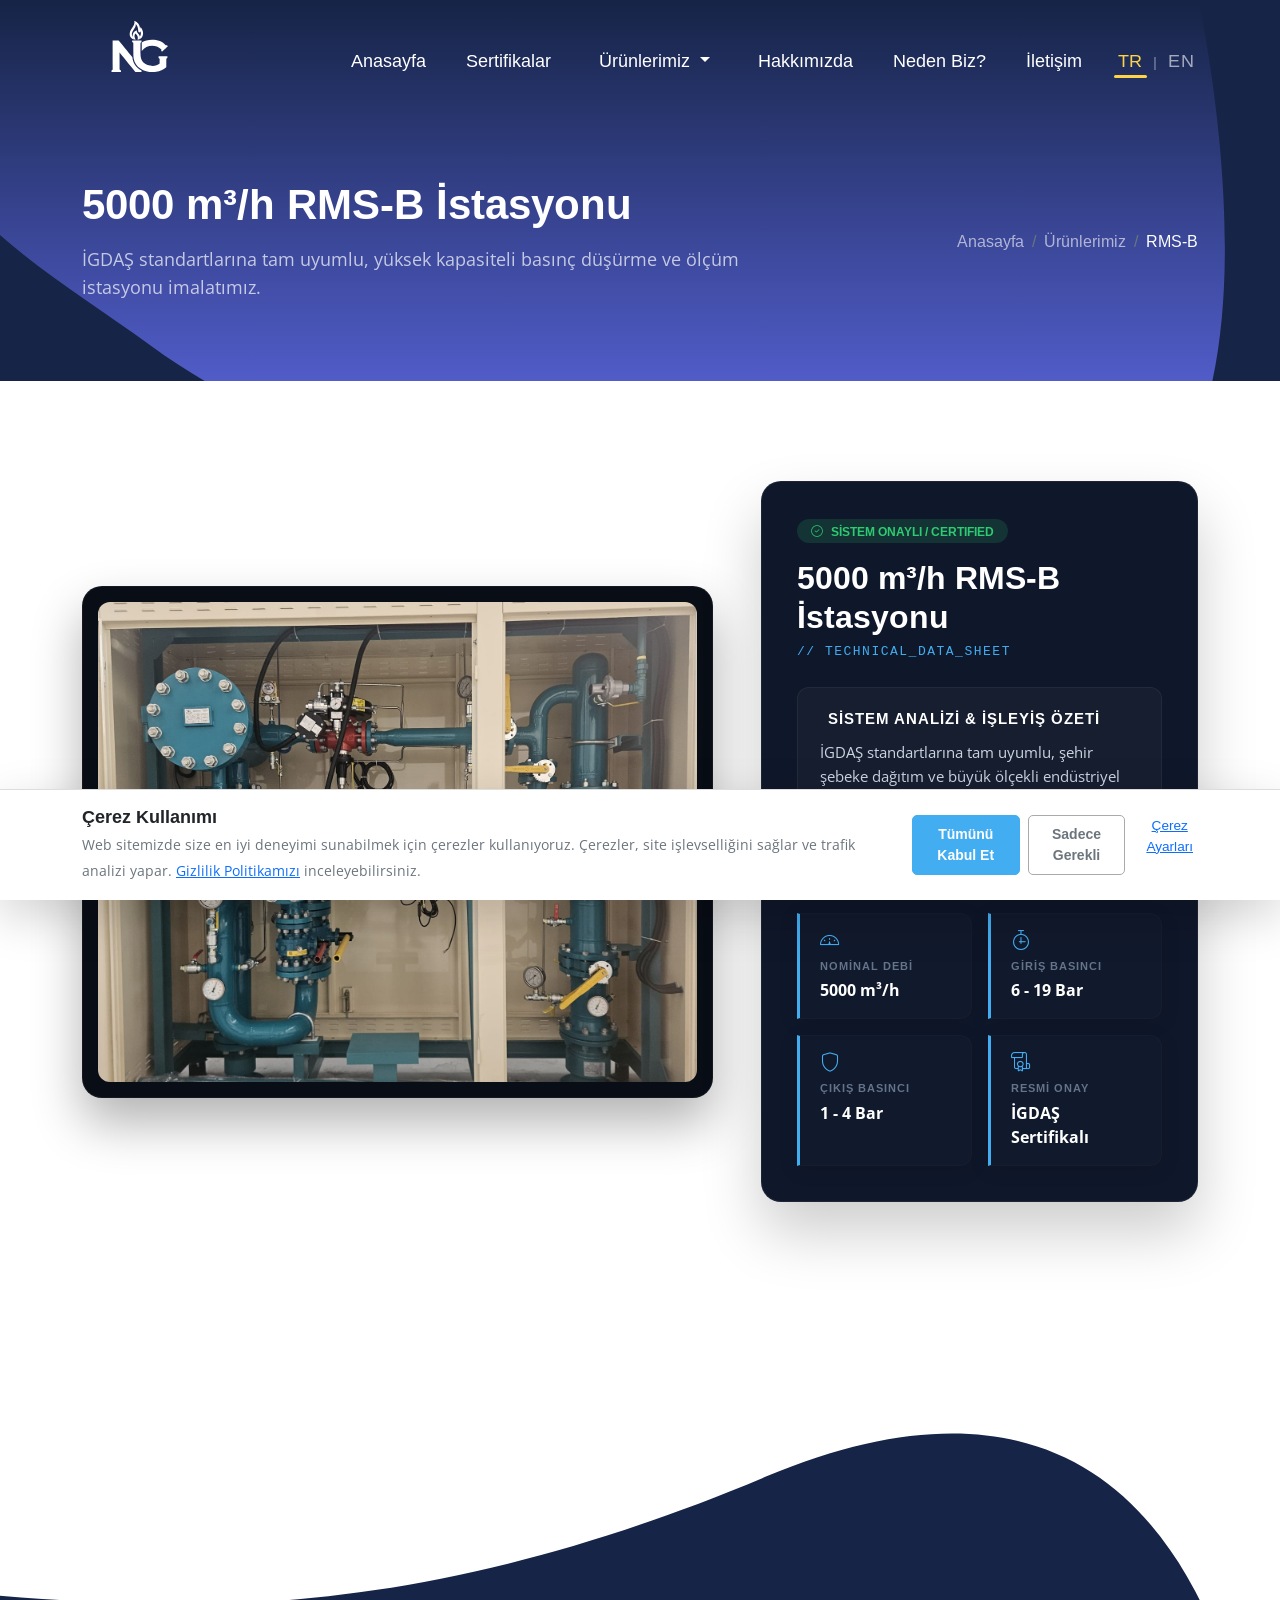
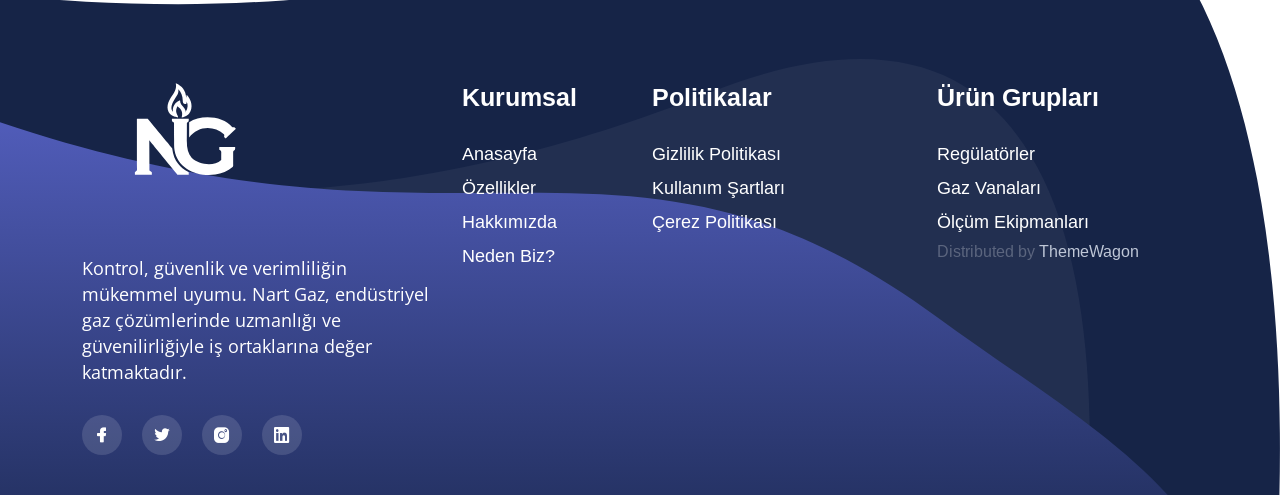
==== products/rms-b.html @ 8408e79b "second commit" ====
<!DOCTYPE html>
<html class="no-js" lang="tr">
  <head>
    <meta charset="utf-8" />
    <meta http-equiv="x-ua-compatible" content="ie=edge" />
    <title>5000 m³/h RMS-B İstasyonu | Nart Gaz</title>
    <meta name="description" content="İGDAŞ standartlarına tam uyumlu RMS-B doğalgaz basınç düşürme ve ölçüm istasyonu." />
    <meta name="viewport" content="width=device-width, initial-scale=1" />
    <link rel="shortcut icon" type="image/x-icon" href="../assets/img/favicon.png" />

    <!-- ======== CSS Dosyaları (Üst klasöre çıkış için ../ eklendi) ======== -->
    <link rel="stylesheet" href="../assets/css/bootstrap.min.css" />
    <link rel="stylesheet" href="../assets/css/lineicons.css" />
    <link rel="stylesheet" href="../assets/css/animate.css" />
    <link rel="stylesheet" href="../assets/css/main.css" />

    <style>
      /* Bu Sayfaya Özel Premium Teknik Panel Stilleri */
      .nart-detail-panel {
        background: #0f172a;
        border: 1px solid rgba(255, 255, 255, 0.06);
        border-radius: 20px;
        padding: 35px;
        box-shadow: 0 30px 60px rgba(0, 0, 0, 0.2);
      }
      .nart-detail-panel h2 { color: #fff; font-size: 32px; font-weight: 700; margin-bottom: 6px; }
      .nart-detail-panel .tech-sub { font-family: monospace; color: #42adf0; font-size: 13px; letter-spacing: 1.5px; margin-bottom: 25px; display: block; }

      .nart-detail-desc-box {
        background: rgba(255, 255, 255, 0.03);
        border: 1px solid rgba(255, 255, 255, 0.05);
        border-radius: 12px;
        padding: 22px;
        margin-bottom: 30px;
      }
      .nart-detail-desc-box h5 {
        color: #fff; font-size: 15px; font-weight: 700; text-transform: uppercase; letter-spacing: 1px; margin-bottom: 12px; display: flex; align-items: center; gap: 8px;
      }
      .nart-detail-desc-box h5 i { color: #42adf0; font-size: 18px; }
      .nart-detail-desc-box p { color: #cbd5e1; font-size: 15px; line-height: 1.6; margin: 0; }

      /* Teknik Parametre Kutuları */
      .nart-detail-spec-box {
        background: rgba(255, 255, 255, 0.01);
        border-left: 3px solid #42adf0;
        padding: 16px 20px;
        border-radius: 0 12px 12px 0;
        height: 100%;
        box-shadow: 0 4px 20px rgba(0,0,0,0.1);
        border-top: 1px solid rgba(255,255,255,0.02);
        border-right: 1px solid rgba(255,255,255,0.02);
        border-bottom: 1px solid rgba(255,255,255,0.02);
      }
      .nart-detail-spec-box i { font-size: 20px; color: #42adf0; margin-bottom: 8px; display: block; }
      .nart-detail-spec-box span { display: block; font-size: 11px; color: #64748b; text-transform: uppercase; letter-spacing: 1px; margin-bottom: 4px; font-weight: 600; }
      .nart-detail-spec-box strong { display: block; font-size: 16px; color: #fff; font-family: 'Open Sans', sans-serif; }

      /* Slayt Alanı Çerçevesi */
      .nart-detail-media-wrapper {
        background: #090d16;
        border: 1px solid rgba(255, 255, 255, 0.05);
        border-radius: 20px;
        padding: 15px;
        box-shadow: 0 25px 50px rgba(0,0,0,0.3);
      }
      .nart-detail-media-wrapper .carousel-item {
        height: 480px;
        border-radius: 12px;
        overflow: hidden;
      }
      .nart-detail-media-wrapper img, .nart-detail-media-wrapper video {
        width: 100%; height: 100%; object-fit: cover;
      }
    </style>
  </head>
  <body>

    <!-- ======== preloader start ======== -->
    <div class="preloader"><div class="loader"><div class="spinner"><div class="spinner-container"><div class="spinner-rotator"><div class="spinner-left"><div class="spinner-circle"></div></div><div class="spinner-right"><div class="spinner-circle"></div></div></div></div></div></div></div>

    <!-- ======== header start ======== -->
    <div id="nart-header"></div>
    <!-- ======== header end ======== -->

    <!-- ======== İç Sayfa Hero Alanı ======== -->
    <section class="hero-section" style="padding: 180px 0 80px; background-color: #162447;">
      <div class="container">
        <div class="row align-items-center">
          <div class="col-md-8">
            <div class="hero-content mb-0">
              <h1 class="wow fadeInUp" data-wow-delay=".4s" data-en="5000 m³/h RMS-B Station" style="font-size: 42px; margin-bottom: 15px;">5000 m³/h RMS-B İstasyonu</h1>
              <p class="wow fadeInUp" data-wow-delay=".6s" data-en="High-capacity pressure reduction and metering station structures fully certified by İGDAŞ." style="color: rgba(255,255,255,0.7); margin-bottom: 0;">İGDAŞ standartlarına tam uyumlu, yüksek kapasiteli basınç düşürme ve ölçüm istasyonu imalatımız.</p>
            </div>
          </div>
          <div class="col-md-4 text-md-end mt-4 mt-md-0">
            <nav aria-label="breadcrumb" class="wow fadeInUp" data-wow-delay=".5s">
              <ol class="breadcrumb justify-content-md-end mb-0" style="background: transparent; padding: 0;">
                <li class="breadcrumb-item"><a href="../index.html" data-en="Home" style="color: rgba(255,255,255,0.6);">Anasayfa</a></li>
                <li class="breadcrumb-item"><a href="../products.html" data-en="Products" style="color: rgba(255,255,255,0.6);">Ürünlerimiz</a></li>
                <li class="breadcrumb-item active text-white" aria-current="page">RMS-B</li>
              </ol>
            </nav>
          </div>
        </div>
      </div>
    </section>

    <!-- ======== Detaylı Ürün Sunumu Gözdesi ======== -->
    <section class="product-details-section pt-100 pb-120">
      <div class="container">
        <div class="row g-5 align-items-center">

          <!-- SOL BÖLME: Çoklu Fotoğraf ve Canlı Video Slayt Motoru -->
          <div class="col-lg-7">
            <div class="nart-detail-media-wrapper wow fadeInLeft" data-wow-delay=".3s">
              <div id="nartDetailCarousel" class="carousel slide" data-bs-ride="carousel" data-bs-interval="false">
                <div class="carousel-inner">
                  <div class="carousel-item active"><img src="../assets/img/products/istasyonlar/RMS-istasyonlari/RMS-B-istasyonu/5000-m3h-RMS-B-istasyonu/1.jpeg" alt="RMS-B Detay 1"></div>
                  <div class="carousel-item"><img src="../assets/img/products/istasyonlar/RMS-istasyonlari/RMS-B-istasyonu/5000-m3h-RMS-B-istasyonu/2.jpeg" alt="RMS-B Detay 2"></div>
                  <div class="carousel-item"><img src="../assets/img/products/istasyonlar/RMS-istasyonlari/RMS-B-istasyonu/5000-m3h-RMS-B-istasyonu/16.jpeg" alt="RMS-B Detay 3"></div>
                  <div class="carousel-item"><video src="../assets/img/products/istasyonlar/RMS-istasyonlari/RMS-B-istasyonu/5000-m3h-RMS-B-istasyonu/18-rms-b.mp4" controls muted class="w-100 h-100"></video></div>
                  <div class="carousel-item"><video src="../assets/img/products/istasyonlar/RMS-istasyonlari/RMS-B-istasyonu/5000-m3h-RMS-B-istasyonu/19-rms-b.mp4" controls muted class="w-100 h-100"></video></div>
                  <div class="carousel-item"><video src="../assets/img/products/istasyonlar/RMS-istasyonlari/RMS-B-istasyonu/5000-m3h-RMS-B-istasyonu/20-rms-b.mp4" controls muted class="w-100 h-100"></video></div>
                </div>
                <button class="carousel-control-prev" type="button" data-bs-target="#nartDetailCarousel" data-bs-slide="prev"><span class="carousel-control-prev-icon"></span></button>
                <button class="carousel-control-next" type="button" data-bs-target="#nartDetailCarousel" data-bs-slide="next"><span class="carousel-control-next-icon"></span></button>
              </div>
            </div>
          </div>

          <!-- SAĞ BÖLME: Lüks Endüstriyel HUD Teknik Bilgi Paneli -->
          <div class="col-lg-5">
            <div class="nart-detail-panel wow fadeInRight" data-wow-delay=".4s">
              <span class="badge mb-3" style="background: rgba(46, 204, 113, 0.15); color: #2ecc71; padding: 6px 14px; font-size: 12px; border-radius: 30px; font-weight: 600;" data-en="<i class='lni lni-checkmark-circle' style='margin-right: 5px;'></i> CERTIFIED STATION"><i class="lni lni-checkmark-circle" style="margin-right: 5px;"></i> SİSTEM ONAYLI / CERTIFIED</span>
              <h2 data-en="5000 m³/h RMS-B Station">5000 m³/h RMS-B İstasyonu</h2>
              <span class="tech-sub">// TECHNICAL_DATA_SHEET</span>

              <div class="nart-detail-desc-box">
                <h5 data-en="<i class='lni lni-file'></i> System Analysis & Operation"><i class="lni lni-file"></i> Sistem Analizi & İşleyiş Özeti</h5>
                <p data-en="City network distribution and large-scale industrial production facilities protection and distribution center fully compatible with İGDAŞ standards. Manufactured with certified high-precision welding methods.">İGDAŞ standartlarına tam uyumlu, şehir şebeke dağıtım ve büyük ölçekli endüstriyel üretim tesisleri koruma ve dağıtım merkezi. Sertifikalı yüksek hassasiyetli kaynak metotları ile imal edilmiştir.</p>
              </div>

              <!-- 4'lü Teknik Parametre Izgarası -->
              <div class="row g-3">
                <div class="col-sm-6"><div class="nart-detail-spec-box"><i class="lni lni-dashboard"></i><span data-en="Nominal Flow">Nominal Debi</span><strong>5000 m³/h</strong></div></div>
                <div class="col-sm-6"><div class="nart-detail-spec-box"><i class="lni lni-timer"></i><span data-en="Inlet Pressure">Giriş Basıncı</span><strong>6 - 19 Bar</strong></div></div>
                <div class="col-sm-6"><div class="nart-detail-spec-box"><i class="lni lni-shield"></i><span data-en="Outlet Pressure">Çıkış Basıncı</span><strong>1 - 4 Bar</strong></div></div>
                <div class="col-sm-6"><div class="nart-detail-spec-box"><i class="lni lni-certificate"></i><span data-en="Approval">Resmi Onay</span><strong data-en="İGDAŞ Certified">İGDAŞ Sertifikalı</strong></div></div>
              </div>
            </div>
          </div>

        </div>
      </div>
    </section>

    <!-- ======== footer start ======== -->
    <div id="nart-footer"></div>
    <!-- ======== footer end ======== -->

    <a href="#" class="scroll-top btn-hover"><i class="lni lni-chevron-up"></i></a>

    <!-- ======== Script Dosyaları ======== -->
    <script src="../assets/js/bootstrap.bundle.min.js"></script>
    <script src="../assets/js/wow.min.js"></script>
    <script src="../assets/js/main.js"></script>
    <script>
      // Slayt değişimlerinde videoları otomatik durdurma/oynatma kontrolü
      const carouselEl = document.getElementById('nartDetailCarousel');
      if (carouselEl) {
        carouselEl.addEventListener('slid.bs.carousel', function (e) {
          carouselEl.querySelectorAll('video').forEach(v => v.pause());
          const currentVideo = e.relatedTarget.querySelector('video');
          if (currentVideo) { currentVideo.play().catch(err => console.log(err)); }
        });
      }
    </script>
  </body>
</html>
---- assets/css/main.css ----
@import url("https://fonts.googleapis.com/css2?family=Arimo:wght@400;700&family=Open+Sans&display=swap");
.hero-section .hero-content .scroll-bottom, .feature-section .single-feature .icon, .box-style .icon, .footer .widget-wrapper .footer-widget .socials li a {
  display: -webkit-box;
  display: -ms-flexbox;
  display: flex;
  -webkit-box-pack: center;
      -ms-flex-pack: center;
          justify-content: center;
  -webkit-box-align: center;
      -ms-flex-align: center;
          align-items: center;
}

/*===========================
    01.COMMON css
===========================*/
html {
  scroll-behavior: smooth;
}

body {
  font-family: Arimo;
  font-weight: normal;
  font-style: normal;
  color: #5B657E;
  overflow-x: hidden;
}

* {
  margin: 0;
  padding: 0;
  -webkit-box-sizing: border-box;
  box-sizing: border-box;
}

a:focus,
input:focus,
textarea:focus,
button:focus,
.btn:focus,
.btn.focus,
.btn:not(:disabled):not(.disabled).active,
.btn:not(:disabled):not(.disabled):active {
  text-decoration: none;
  outline: none;
  -webkit-box-shadow: none;
  box-shadow: none;
}

a:hover {
  color: #162447;
}

a {
  -webkit-transition: all 0.3s ease-out 0s;
  transition: all 0.3s ease-out 0s;
}

a,
a:focus,
a:hover {
  text-decoration: none;
}

i,
span,
a {
  display: inline-block;
}

audio,
canvas,
iframe,
img,
svg,
video {
  vertical-align: middle;
}

h1,
h2,
h3,
h4,
h5,
h6 {
  font-family: Arimo;
  font-weight: 700;
  margin: 0px;
  color: #162447;
}

.section-title p {
  font-size: 18px;
  line-height: 28px;
}

h1 a,
h2 a,
h3 a,
h4 a,
h5 a,
h6 a {
  color: inherit;
}

h1 {
  font-size: 45px;
}

@media only screen and (min-width: 1200px) and (max-width: 1399px) {
  .section-title h2 {
    font-size: 40px;
  }
}

@media only screen and (min-width: 992px) and (max-width: 1199px) {
  .section-title h2 {
    font-size: 35px;
  }
}

@media only screen and (min-width: 768px) and (max-width: 991px) {
  .section-title h2 {
    font-size: 40px;
  }
}

@media (max-width: 767px) {
  .section-title h2 {
    font-size: 28px;
  }
}

@media only screen and (min-width: 480px) and (max-width: 767px) {
  .section-title h2 {
    font-size: 32px;
  }
}

.section-title span {
  font-size: 25px;
  color: #162447;
  margin-bottom: 30px;
  display: -webkit-box;
  display: -ms-flexbox;
  display: flex;
  -webkit-box-align: center;
      -ms-flex-align: center;
          align-items: center;
}

@media (max-width: 767px) {
  .section-title span {
    font-size: 18px;
  }
}

.section-title span img {
  max-width: 100%;
  margin-right: 20px;
}

h2 {
  font-size: 30px;
}

h3 {
  font-size: 25px;
}

h4 {
  font-size: 20px;
}

h5 {
  font-size: 18px;
}

h6 {
  font-size: 16px;
}

ul,
ol {
  margin: 0px;
  padding: 0px;
  list-style-type: none;
}

p {
  font-size: 18px;
  font-weight: 400;
  line-height: 26px;
  margin: 0px;
  font-family: "Open Sans", sans-serif;
}

.img-bg {
  background-position: center center;
  background-size: cover;
  background-repeat: no-repeat;
  width: 100%;
  height: 100%;
}

.error {
  color: orangered;
}

.success {
  color: green;
}

@media (max-width: 767px) {
  .container {
    padding-left: 20px;
    padding-right: 20px;
  }
}

.main-btn {
  display: inline-block;
  font-weight: 700;
  text-align: center;
  white-space: nowrap;
  vertical-align: middle;
  -webkit-user-select: none;
  -moz-user-select: none;
  -ms-user-select: none;
  user-select: none;
  padding: 18px 38px;
  font-size: 18px;
  border-radius: 50px;
  color: #fff;
  cursor: pointer;
  z-index: 5;
  -webkit-transition: all 0.4s ease-in-out;
  transition: all 0.4s ease-in-out;
  border: none;
  background: #162447;
  overflow: hidden;
}

.main-btn:hover {
  color: #fff;
}

.main-btn.border-btn {
  border: 2px solid #162447;
  background: transparent;
  color: #162447;
}

.btn-hover {
  position: relative;
  overflow: hidden;
}

.btn-hover::after {
  content: "";
  position: absolute;
  width: 0%;
  height: 0%;
  border-radius: 50%;
  background: rgba(0, 0, 0, 0.05);
  top: 50%;
  left: 50%;
  padding: 50%;
  z-index: -1;
  -webkit-transition: all 0.3s ease-out 0s;
  transition: all 0.3s ease-out 0s;
  -webkit-transform: translate3d(-50%, -50%, 0) scale(0);
  transform: translate3d(-50%, -50%, 0) scale(0);
}

.btn-hover:hover::after {
  -webkit-transform: translate3d(-50%, -50%, 0) scale(1.3);
  transform: translate3d(-50%, -50%, 0) scale(1.3);
}

.scroll-top {
  width: 45px;
  height: 45px;
  background: #162447;
  display: -webkit-box;
  display: -ms-flexbox;
  display: flex;
  -webkit-box-pack: center;
      -ms-flex-pack: center;
          justify-content: center;
  -webkit-box-align: center;
      -ms-flex-align: center;
          align-items: center;
  font-size: 18px;
  color: #fff;
  border-radius: 5px;
  position: fixed;
  bottom: 30px;
  right: 30px;
  z-index: 9;
  cursor: pointer;
  -webkit-transition: all 0.3s ease-out 0s;
  transition: all 0.3s ease-out 0s;
  -webkit-box-shadow: 0px 0px 10px rgba(0, 0, 0, 0.1);
          box-shadow: 0px 0px 10px rgba(0, 0, 0, 0.1);
}

.scroll-top:hover {
  color: #fff;
  background: rgba(88, 100, 255, 0.8);
}

@keyframes animation1 {
  0% {
    -webkit-transform: translateY(30px);
    transform: translateY(30px);
  }
  50% {
    -webkit-transform: translateY(-30px);
    transform: translateY(-30px);
  }
  100% {
    -webkit-transform: translateY(30px);
    transform: translateY(30px);
  }
}

@-webkit-keyframes animation1 {
  0% {
    -webkit-transform: translateY(30px);
    transform: translateY(30px);
  }
  50% {
    -webkit-transform: translateY(-30px);
    transform: translateY(-30px);
  }
  100% {
    -webkit-transform: translateY(30px);
    transform: translateY(30px);
  }
}

/*===== All Preloader Style =====*/
.preloader {
  /* Body Overlay */
  position: fixed;
  top: 0;
  left: 0;
  display: table;
  height: 100%;
  width: 100%;
  /* Change Background Color */
  background: #fff;
  z-index: 99999;
}

.preloader .loader {
  display: table-cell;
  vertical-align: middle;
  text-align: center;
}

.preloader .loader .ytp-spinner {
  position: absolute;
  left: 50%;
  top: 50%;
  width: 64px;
  margin-left: -32px;
  z-index: 18;
  pointer-events: none;
}

.preloader .loader .ytp-spinner .ytp-spinner-container {
  pointer-events: none;
  position: absolute;
  width: 100%;
  padding-bottom: 100%;
  top: 50%;
  left: 50%;
  margin-top: -50%;
  margin-left: -50%;
  -webkit-animation: ytp-spinner-linspin 1568.2353ms linear infinite;
  animation: ytp-spinner-linspin 1568.2353ms linear infinite;
}

.preloader .loader .ytp-spinner .ytp-spinner-container .ytp-spinner-rotator {
  position: absolute;
  width: 100%;
  height: 100%;
  -webkit-animation: ytp-spinner-easespin 5332ms cubic-bezier(0.4, 0, 0.2, 1) infinite both;
  animation: ytp-spinner-easespin 5332ms cubic-bezier(0.4, 0, 0.2, 1) infinite both;
}

.preloader .loader .ytp-spinner .ytp-spinner-container .ytp-spinner-rotator .ytp-spinner-left {
  position: absolute;
  top: 0;
  left: 0;
  bottom: 0;
  overflow: hidden;
  right: 50%;
}

.preloader .loader .ytp-spinner .ytp-spinner-container .ytp-spinner-rotator .ytp-spinner-right {
  position: absolute;
  top: 0;
  right: 0;
  bottom: 0;
  overflow: hidden;
  left: 50%;
}

.preloader .loader .ytp-spinner-circle {
  -webkit-box-sizing: border-box;
          box-sizing: border-box;
  position: absolute;
  width: 200%;
  height: 100%;
  border-style: solid;
  /* Spinner Color */
  border-color: #162447 #162447 #ddd;
  border-radius: 50%;
  border-width: 6px;
}

.preloader .loader .ytp-spinner-left .ytp-spinner-circle {
  left: 0;
  right: -100%;
  border-right-color: #ddd;
  -webkit-animation: ytp-spinner-left-spin 1333ms cubic-bezier(0.4, 0, 0.2, 1) infinite both;
  animation: ytp-spinner-left-spin 1333ms cubic-bezier(0.4, 0, 0.2, 1) infinite both;
}

.preloader .loader .ytp-spinner-right .ytp-spinner-circle {
  left: -100%;
  right: 0;
  border-left-color: #ddd;
  -webkit-animation: ytp-right-spin 1333ms cubic-bezier(0.4, 0, 0.2, 1) infinite both;
  animation: ytp-right-spin 1333ms cubic-bezier(0.4, 0, 0.2, 1) infinite both;
}

/* Preloader Animations */
@-webkit-keyframes ytp-spinner-linspin {
  to {
    -webkit-transform: rotate(360deg);
    transform: rotate(360deg);
  }
}

@keyframes ytp-spinner-linspin {
  to {
    -webkit-transform: rotate(360deg);
    transform: rotate(360deg);
  }
}

@-webkit-keyframes ytp-spinner-easespin {
  12.5% {
    -webkit-transform: rotate(135deg);
    transform: rotate(135deg);
  }
  25% {
    -webkit-transform: rotate(270deg);
    transform: rotate(270deg);
  }
  37.5% {
    -webkit-transform: rotate(405deg);
    transform: rotate(405deg);
  }
  50% {
    -webkit-transform: rotate(540deg);
    transform: rotate(540deg);
  }
  62.5% {
    -webkit-transform: rotate(675deg);
    transform: rotate(675deg);
  }
  75% {
    -webkit-transform: rotate(810deg);
    transform: rotate(810deg);
  }
  87.5% {
    -webkit-transform: rotate(945deg);
    transform: rotate(945deg);
  }
  to {
    -webkit-transform: rotate(1080deg);
    transform: rotate(1080deg);
  }
}

@keyframes ytp-spinner-easespin {
  12.5% {
    -webkit-transform: rotate(135deg);
    transform: rotate(135deg);
  }
  25% {
    -webkit-transform: rotate(270deg);
    transform: rotate(270deg);
  }
  37.5% {
    -webkit-transform: rotate(405deg);
    transform: rotate(405deg);
  }
  50% {
    -webkit-transform: rotate(540deg);
    transform: rotate(540deg);
  }
  62.5% {
    -webkit-transform: rotate(675deg);
    transform: rotate(675deg);
  }
  75% {
    -webkit-transform: rotate(810deg);
    transform: rotate(810deg);
  }
  87.5% {
    -webkit-transform: rotate(945deg);
    transform: rotate(945deg);
  }
  to {
    -webkit-transform: rotate(1080deg);
    transform: rotate(1080deg);
  }
}

@-webkit-keyframes ytp-spinner-left-spin {
  0% {
    -webkit-transform: rotate(130deg);
    transform: rotate(130deg);
  }
  50% {
    -webkit-transform: rotate(-5deg);
    transform: rotate(-5deg);
  }
  to {
    -webkit-transform: rotate(130deg);
    transform: rotate(130deg);
  }
}

@keyframes ytp-spinner-left-spin {
  0% {
    -webkit-transform: rotate(130deg);
    transform: rotate(130deg);
  }
  50% {
    -webkit-transform: rotate(-5deg);
    transform: rotate(-5deg);
  }
  to {
    -webkit-transform: rotate(130deg);
    transform: rotate(130deg);
  }
}

@-webkit-keyframes ytp-right-spin {
  0% {
    -webkit-transform: rotate(-130deg);
    transform: rotate(-130deg);
  }
  50% {
    -webkit-transform: rotate(5deg);
    transform: rotate(5deg);
  }
  to {
    -webkit-transform: rotate(-130deg);
    transform: rotate(-130deg);
  }
}

@keyframes ytp-right-spin {
  0% {
    -webkit-transform: rotate(-130deg);
    transform: rotate(-130deg);
  }
  50% {
    -webkit-transform: rotate(5deg);
    transform: rotate(5deg);
  }
  to {
    -webkit-transform: rotate(-130deg);
    transform: rotate(-130deg);
  }
}

/*===== NAVBAR =====*/
.navbar-area {
  position: absolute;
  top: 0;
  left: 0;
  width: 100%;
  z-index: 99;
  -webkit-transition: all 0.3s ease-out 0s;
  transition: all 0.3s ease-out 0s;
}

.sticky {
  position: fixed;
  z-index: 99;
  background-color: rgba(255, 255, 255, 0.8);
  -webkit-backdrop-filter: blur(5px);
          backdrop-filter: blur(5px);
  -webkit-box-shadow: inset 0 -1px 0 0 rgba(0, 0, 0, 0.1);
  box-shadow: inset 0 -1px 0 0 rgba(0, 0, 0, 0.1);
  -webkit-transition: all 0.3s ease-out 0s;
  transition: all 0.3s ease-out 0s;
}

.sticky .navbar {
  padding: 10px 0;
}

@media only screen and (min-width: 768px) and (max-width: 991px), (max-width: 767px) {
  .sticky .navbar {
    padding: 15px 0;
  }
}

.sticky .navbar .navbar-nav .nav-item a {
  color: #162447;
}

.sticky .navbar .navbar-nav .nav-item a::before {
  color: #162447;
}

.sticky .navbar .navbar-toggler .toggler-icon {
  background: #162447;
}

.navbar {
  padding: 0;
  border-radius: 5px;
  position: relative;
  -webkit-transition: all 0.3s ease-out 0s;
  transition: all 0.3s ease-out 0s;
  padding: 20px 0;
}

@media only screen and (min-width: 768px) and (max-width: 991px), (max-width: 767px) {
  .navbar {
    padding: 17px 0;
  }
}

.navbar-brand {
  padding: 0;
}

.navbar-brand img {
  max-width: 180px;
}

.navbar-toggler {
  padding: 0;
}

.navbar-toggler:focus {
  outline: none;
  -webkit-box-shadow: none;
  box-shadow: none;
}

.navbar-toggler .toggler-icon {
  width: 30px;
  height: 2px;
  background-color: #fff;
  display: block;
  margin: 5px 0;
  position: relative;
  -webkit-transition: all 0.3s ease-out 0s;
  transition: all 0.3s ease-out 0s;
}

.navbar-toggler.active .toggler-icon:nth-of-type(1) {
  -webkit-transform: rotate(45deg);
  transform: rotate(45deg);
  top: 7px;
}

.navbar-toggler.active .toggler-icon:nth-of-type(2) {
  opacity: 0;
}

.navbar-toggler.active .toggler-icon:nth-of-type(3) {
  -webkit-transform: rotate(135deg);
  transform: rotate(135deg);
  top: -7px;
}

@media only screen and (min-width: 768px) and (max-width: 991px), (max-width: 767px) {
  .navbar-collapse {
    position: absolute;
    top: 100%;
    left: 0;
    width: 100%;
    background-color: #fff;
    z-index: 9;
    -webkit-box-shadow: 0px 15px 20px 0px rgba(0, 0, 0, 0.1);
    box-shadow: 0px 15px 20px 0px rgba(0, 0, 0, 0.1);
  }
}

@media only screen and (min-width: 768px) and (max-width: 991px), (max-width: 767px) {
  .navbar-nav {
    padding: 20px 30px;
  }
}

.navbar-nav .nav-item {
  position: relative;
  margin-left: 40px;
}

@media only screen and (min-width: 768px) and (max-width: 991px), (max-width: 767px) {
  .navbar-nav .nav-item {
    margin-left: 0px;
  }
}

.navbar-nav .nav-item a {
  font-size: 18px;
  font-weight: 400;
  color: #fff;
  -webkit-transition: all 0.3s ease-out 0s;
  transition: all 0.3s ease-out 0s;
  padding: 10px 0;
  position: relative;
  z-index: 1;
}

.navbar-nav .nav-item a::before {
  content: "";
  position: absolute;
  height: 5px;
  width: 0;
  border-radius: 16px;
  background: #fdd446;
  bottom: 15px;
  left: 0;
  z-index: -1;
  -webkit-transition: all 0.3s ease-out 0s;
  transition: all 0.3s ease-out 0s;
}

@media only screen and (min-width: 768px) and (max-width: 991px), (max-width: 767px) {
  .navbar-nav .nav-item a::before {
    top: auto;
    bottom: 0;
  }
}

@media only screen and (min-width: 768px) and (max-width: 991px), (max-width: 767px) {
  .navbar-nav .nav-item a {
    display: inline-block;
    padding: 6px 0px;
    color: #162447;
  }
}

.navbar-nav .nav-item a:hover::before, .navbar-nav .nav-item a.active::before {
  width: 100%;
}

/* ====== hero-area ===== */
.hero-section {
  position: relative;
  z-index: 1;
  padding: 160px 0 50px;
  background-image: url("../img/hero/hero-bg.svg");
  background-position: top center;
  background-repeat: no-repeat;
}

@media (max-width: 767px) {
  .hero-section {
    padding-top: 130px;
  }
}

.hero-section .hero-content {
  margin-bottom: 100px;
}

@media only screen and (min-width: 768px) and (max-width: 991px), (max-width: 767px) {
  .hero-section .hero-content {
    margin-bottom: 0px;
  }
}

.hero-section .hero-content h1 {
  font-size: 60px;
  margin-bottom: 35px;
  color: #fff;
}

@media only screen and (min-width: 1200px) and (max-width: 1399px) {
  .hero-section .hero-content h1 {
    font-size: 52px;
  }
}

@media only screen and (min-width: 992px) and (max-width: 1199px) {
  .hero-section .hero-content h1 {
    font-size: 42px;
  }
}

@media (max-width: 767px) {
  .hero-section .hero-content h1 {
    font-size: 32px;
  }
}

@media only screen and (min-width: 480px) and (max-width: 767px) {
  .hero-section .hero-content h1 {
    font-size: 42px;
  }
}

.hero-section .hero-content p {
  margin-bottom: 40px;
  font-size: 18px;
  line-height: 28px;
  color: #fff;
}

@media only screen and (min-width: 1400px) {
  .hero-section .hero-content p {
    padding-right: 120px;
  }
}

@media only screen and (min-width: 1200px) and (max-width: 1399px) {
  .hero-section .hero-content p {
    padding-right: 70px;
  }
}

.hero-section .hero-content .main-btn {
  border-color: #fff;
  color: #fff;
}

.hero-section .hero-content .main-btn::after {
  background: rgba(255, 255, 255, 0.15);
}

.hero-section .hero-content .scroll-bottom {
  position: absolute;
  width: 40px;
  height: 40px;
  border-radius: 50%;
  background: #fff;
/*  border: 3px solid #162447;*/
/*  color: #162447;*/
  border: 3px solid #162447;
  color: #162447;
  left: 15px;
  bottom: 0;
  z-index: 9;
}

.hero-section .hero-content .scroll-bottom i {
  font-weight: 700;
}

@media only screen and (min-width: 768px) and (max-width: 991px), (max-width: 767px) {
  .hero-section .hero-img {
    padding-top: 30px;
    padding-bottom: 50px;
  }
}

@media only screen and (min-width: 768px) and (max-width: 991px), (max-width: 767px) {
  .hero-section .hero-img img {
    width: 100%;
  }
}

.hero-section .hero-shape .shape {
  position: absolute;
  z-index: -1;
}

.hero-section .hero-shape .shape.shape-1 {
  top: -285px;
  right: -300px;
}

@media only screen and (min-width: 1200px) and (max-width: 1399px) {
  .hero-section .hero-shape .shape.shape-1 {
    top: -420px;
    right: -550px;
  }
}

@media only screen and (min-width: 992px) and (max-width: 1199px) {
  .hero-section .hero-shape .shape.shape-1 {
    top: -400px;
    right: -550px;
  }
}

@media only screen and (min-width: 768px) and (max-width: 991px) {
  .hero-section .hero-shape .shape.shape-1 {
    display: none;
  }
}

@media (max-width: 767px) {
  .hero-section .hero-shape .shape.shape-1 {
    display: none;
  }
}

/* ====== feature css ====== */
@media (max-width: 767px) {
  .feature-section.pt-120 {
    padding-top: 80px;
  }
}

.feature-section .single-feature {
  text-align: center;
  padding: 30px 10px;
}

@media only screen and (min-width: 1400px) {
  .feature-section .single-feature {
    padding: 30px 40px;
  }
}

.feature-section .single-feature .icon {
  width: 130px;
  height: 130px;
  border-radius: 50%;
  background: rgba(88, 100, 255, 0.1);
  color: #162447;
  margin: auto;
  margin-bottom: 30px;
  font-size: 65px;
  line-height: 1;
}

.feature-section .single-feature .content h3 {
  margin-bottom: 20px;
}

.feature-section .single-feature .content p {
  font-size: 18px;
  line-height: 28px;
}

.box-style {
  border-radius: 39px;
  background: #fff;
  -webkit-box-shadow: 0px 0px 59px rgba(214, 214, 214, 0.35);
  box-shadow: 0px 0px 59px rgba(214, 214, 214, 0.35);
  padding: 50px 30px 30px;
  border-bottom: 5px solid;
  text-align: center;
  margin-bottom: 40px;
}

@media only screen and (min-width: 1400px) {
  .box-style {
    padding: 50px 40px 30px;
  }
}

@media only screen and (min-width: 992px) and (max-width: 1199px) {
  .box-style {
    padding: 50px 20px 30px;
  }
}

.box-style .icon {
  width: 85px;
  height: 85px;
  margin: auto;
  margin-bottom: 30px;
  font-size: 70px;
}

.box-style .content h3 {
  margin-bottom: 25px;
}

@media only screen and (min-width: 992px) and (max-width: 1199px) {
  .box-style .content h3 {
    font-size: 22px;
  }
}

.box-style .content p {
  margin-bottom: 30px;
  font-size: 18px;
  line-height: 26px;
}

.box-style .content a {
  color: #5B657E;
  font-size: 30px;
  font-weight: 700;
}

.box-style .content ul li {
  margin-bottom: 5px;
}

.box-style .content a.main-btn {
  padding: 10px 30px;
  font-size: 18px;
  font-weight: 400;
  color: #fff;
}

.box-style .content a.main-btn.border-btn {
  color: #5B657E;
}

.box-style .content a.main-btn.border-btn:hover {
  color: #162447;
}

.box-style .content a.main-btn.border-btn:hover::after {
  background: rgba(88, 100, 255, 0.2);
}

.box-style.color-1 {
  border-color: #ff92a5;
}

.box-style.color-1 .icon {
  color: #ff92a5;
}

.box-style.color-1 .content a:hover {
  color: #ff92a5;
}

.box-style.color-2 {
  border-color: #162447;
}

.box-style.color-2 .icon {
  color: #162447;
}

.box-style.color-2 .content a:hover {
  color: #162447;
}

.box-style.color-2 .content .main-btn:hover {
  color: #fff;
}

.box-style.color-3 {
  border-color: #b89cfe;
}

.box-style.color-3 .icon {
  color: #b89cfe;
}

.box-style.color-3 .content a:hover {
  color: #b89cfe;
}

/* ===== about css ====== */
.about-section {
  position: relative;
  z-index: 1;
}

@media (max-width: 767px) {
  .about-section.pt-150 {
    padding-top: 100px;
  }
}

.about-section .about-img {
  position: relative;
  z-index: 1;
  padding: 75px 0;
}

@media only screen and (min-width: 768px) and (max-width: 991px), (max-width: 767px) {
  .about-section .about-img {
    margin-bottom: 70px;
  }
}

.about-section .about-img .shape {
  position: absolute;
  z-index: -1;
}

.about-section .about-img .shape.shape-1 {
  top: 50%;
  -webkit-transform: translateY(-50%);
  transform: translateY(-50%);
  left: -70px;
}

@media only screen and (min-width: 992px) and (max-width: 1199px) {
  .about-section .about-img .shape.shape-1 {
    width: 80%;
  }
}

@media (max-width: 767px) {
  .about-section .about-img .shape.shape-1 {
    width: 70%;
  }
}

.about-section .about-img .shape.shape-2 {
  bottom: 0;
  right: 50px;
}

@media only screen and (min-width: 992px) and (max-width: 1199px) {
  .about-section .about-img .shape.shape-2 {
    width: 75%;
  }
}

@media only screen and (min-width: 768px) and (max-width: 991px) {
  .about-section .about-img .shape.shape-2 {
    right: 120px;
  }
}

@media (max-width: 767px) {
  .about-section .about-img .shape.shape-2 {
    bottom: 30px;
  }
}

.about-section .about-img-2 {
  position: relative;
  z-index: 1;
  padding: 75px 0;
}

@media only screen and (min-width: 768px) and (max-width: 991px), (max-width: 767px) {
  .about-section .about-img-2 {
    margin-bottom: 70px;
  }
}

.about-section .about-img-2 .shape {
  position: absolute;
  z-index: -1;
}

.about-section .about-img-2 .shape.shape-1 {
  top: 50%;
  -webkit-transform: translateY(-50%);
  transform: translateY(-50%);
  right: -70px;
}

@media only screen and (min-width: 992px) and (max-width: 1199px) {
  .about-section .about-img-2 .shape.shape-1 {
    width: 80%;
  }
}

@media (max-width: 767px) {
  .about-section .about-img-2 .shape.shape-1 {
    width: 70%;
  }
}

.about-section .about-img-2 .shape.shape-2 {
  bottom: 0;
  left: 50px;
}

@media only screen and (min-width: 992px) and (max-width: 1199px) {
  .about-section .about-img-2 .shape.shape-2 {
    width: 75%;
  }
}

@media only screen and (min-width: 768px) and (max-width: 991px) {
  .about-section .about-img-2 .shape.shape-2 {
    left: 120px;
  }
}

@media (max-width: 767px) {
  .about-section .about-img-2 .shape.shape-2 {
    bottom: 30px;
  }
}

.about-section .about-content ul li {
  padding-left: 40px;
  font-size: 20px;
  font-weight: 600;
  color: #162447;
  margin-bottom: 25px;
  position: relative;
}

.about-section .about-content ul li::before {
  content: "";
  width: 18px;
  height: 18px;
  border-radius: 50%;
  background: #162447;
  position: absolute;
  left: 0;
  top: 6.5px;
  -webkit-box-shadow: 0px 14px 15px rgba(78, 110, 241, 0.26);
  box-shadow: 0px 14px 15px rgba(78, 110, 241, 0.26);
}

/* ====== feature-extended css ====== */
.feature-extended-section .feature-extended-wrapper {
  padding: 70px 0;
  background: rgba(88, 100, 255, 0.1);
}

.feature-extended-section .single-feature-extended {
  padding: 30px;
}

@media only screen and (min-width: 992px) and (max-width: 1199px) {
  .feature-extended-section .single-feature-extended {
    padding: 30px 10px;
  }
}

@media only screen and (min-width: 768px) and (max-width: 991px) {
  .feature-extended-section .single-feature-extended {
    padding: 30px 0px;
  }
}

.feature-extended-section .single-feature-extended .icon {
  font-size: 65px;
  line-height: 1;
  margin-bottom: 30px;
  color: #162447;
}

.feature-extended-section .single-feature-extended .content h3 {
  margin-bottom: 20px;
}

.feature-extended-section .single-feature-extended .content p {
  font-size: 18px;
  font-weight: 400;
  line-height: 28px;
}

/* ======= subscribe css ======= */
@media (max-width: 767px) {
  .subscribe-section .section-title h2 {
    font-size: 24px;
  }
}

@media only screen and (min-width: 480px) and (max-width: 767px) {
  .subscribe-section .section-title h2 {
    font-size: 32px;
  }
}

.subscribe-section .subscribe-wrapper {
  background-image: url("../img/subscribe/subscribe-bg.svg");
  padding: 65px 50px 50px;
  border-radius: 30px;
}

@media (max-width: 767px) {
  .subscribe-section .subscribe-wrapper {
    padding-left: 20px;
    padding-right: 20px;
  }
}

@media only screen and (min-width: 480px) and (max-width: 767px) {
  .subscribe-section .subscribe-wrapper {
    padding-left: 30px;
    padding-right: 30px;
  }
}

.subscribe-section .subscribe-wrapper .subscribe-form {
  position: relative;
  margin-bottom: 15px;
}

.subscribe-section .subscribe-wrapper .subscribe-form input {
  width: 100%;
  padding: 20px 30px;
  padding-right: 142px;
  border-radius: 18px;
  background: #fff;
  color: #5B657E;
  border: 1px solid transparent;
  -webkit-transition: all 0.3s ease-out 0s;
  transition: all 0.3s ease-out 0s;
}

.subscribe-section .subscribe-wrapper .subscribe-form input:focus {
  -webkit-box-shadow: 0px 0px 15px rgba(255, 255, 255, 0.35);
  box-shadow: 0px 0px 15px rgba(255, 255, 255, 0.35);
}

.subscribe-section .subscribe-wrapper .subscribe-form input::-webkit-input-placeholder {
  opacity: 0.7;
  color: #5B657E;
}

.subscribe-section .subscribe-wrapper .subscribe-form input:-ms-input-placeholder {
  opacity: 0.7;
  color: #5B657E;
}

.subscribe-section .subscribe-wrapper .subscribe-form input::-ms-input-placeholder {
  opacity: 0.7;
  color: #5B657E;
}

.subscribe-section .subscribe-wrapper .subscribe-form input::placeholder {
  opacity: 0.7;
  color: #5B657E;
}

.subscribe-section .subscribe-wrapper .subscribe-form button {
  position: absolute;
  top: 2px;
  right: 2px;
  padding: 17.5px 25px;
  font-weight: 700;
  font-size: 18px;
  border-radius: 18px;
}

@media (max-width: 767px) {
  .subscribe-section .subscribe-wrapper .subscribe-form button {
    position: static;
    margin-top: 20px;
    background: #fff;
    color: #162447;
    padding: 17.5px 35px;
  }
}

@media only screen and (min-width: 480px) and (max-width: 767px) {
  .subscribe-section .subscribe-wrapper .subscribe-form button {
    position: absolute;
    margin-top: 0px;
    color: #fff;
    background: #162447;
    padding: 17.5px 25px;
  }
}

/* ======= footer css ======= */
.footer {
  background-image: url("../img/footer/footer-bg.svg");
  background-size: cover;
  background-position: top right;
  padding-top: 260px;
  margin-top: 100px;
}

@media only screen and (min-width: 768px) and (max-width: 991px) {
  .footer {
    padding-top: 250px;
  }
}

@media (max-width: 767px) {
  .footer {
    padding-top: 120px;
    background: #162447;
  }
}

.footer .widget-wrapper .footer-widget {
  margin-bottom: 40px;
}

@media only screen and (min-width: 1400px) {
  .footer .widget-wrapper .footer-widget .desc {
    padding-right: 100px;
  }
}

@media only screen and (min-width: 480px) and (max-width: 767px) {
  .footer .widget-wrapper .footer-widget .desc {
    padding-right: 50px;
  }
}

.footer .widget-wrapper .footer-widget .socials {
  display: -webkit-box;
  display: -ms-flexbox;
  display: flex;
  -webkit-box-align: center;
      -ms-flex-align: center;
          align-items: center;
}

.footer .widget-wrapper .footer-widget .socials li {
  margin-right: 20px;
}

.footer .widget-wrapper .footer-widget .socials li:last-child {
  margin-right: 0;
}

.footer .widget-wrapper .footer-widget .socials li a {
  width: 40px;
  height: 40px;
  border-radius: 50%;
  background: rgba(255, 255, 255, 0.13);
  color: #fff;
}

.footer .widget-wrapper .footer-widget .socials li a:hover {
  color: #162447;
  background: #fff;
}

.footer .widget-wrapper .footer-widget h3 {
  margin-bottom: 25px;
  color: #fff;
}

.footer .widget-wrapper .footer-widget ul.links li {
  font-size: 18px;
  line-height: 34px;
}

.footer .widget-wrapper .footer-widget ul.links li a {
  color: #fff;
}

.footer .widget-wrapper .footer-widget ul.links li a:hover {
  padding-left: 8px;
}

.mt-5 {
  margin-top: 5px;
}

.mt-10 {
  margin-top: 10px;
}

.mt-15 {
  margin-top: 15px;
}

.mt-20 {
  margin-top: 20px;
}

.mt-25 {
  margin-top: 25px;
}

.mt-30 {
  margin-top: 30px;
}

.mt-35 {
  margin-top: 35px;
}

.mt-40 {
  margin-top: 40px;
}

.mt-45 {
  margin-top: 45px;
}

.mt-50 {
  margin-top: 50px;
}

.mt-55 {
  margin-top: 55px;
}

.mt-60 {
  margin-top: 60px;
}

.mt-65 {
  margin-top: 65px;
}

.mt-70 {
  margin-top: 70px;
}

.mt-75 {
  margin-top: 75px;
}

.mt-80 {
  margin-top: 80px;
}

.mt-85 {
  margin-top: 85px;
}

.mt-90 {
  margin-top: 90px;
}

.mt-95 {
  margin-top: 95px;
}

.mt-100 {
  margin-top: 100px;
}

.mt-105 {
  margin-top: 105px;
}

.mt-110 {
  margin-top: 110px;
}

.mt-115 {
  margin-top: 115px;
}

.mt-120 {
  margin-top: 120px;
}

.mt-125 {
  margin-top: 125px;
}

.mt-130 {
  margin-top: 130px;
}

.mt-135 {
  margin-top: 135px;
}

.mt-140 {
  margin-top: 140px;
}

.mt-145 {
  margin-top: 145px;
}

.mt-150 {
  margin-top: 150px;
}

.mt-155 {
  margin-top: 155px;
}

.mt-160 {
  margin-top: 160px;
}

.mt-165 {
  margin-top: 165px;
}

.mt-170 {
  margin-top: 170px;
}

.mt-175 {
  margin-top: 175px;
}

.mt-180 {
  margin-top: 180px;
}

.mt-185 {
  margin-top: 185px;
}

.mt-190 {
  margin-top: 190px;
}

.mt-195 {
  margin-top: 195px;
}

.mt-200 {
  margin-top: 200px;
}

.mt-205 {
  margin-top: 205px;
}

.mt-210 {
  margin-top: 210px;
}

.mt-215 {
  margin-top: 215px;
}

.mt-220 {
  margin-top: 220px;
}

.mt-225 {
  margin-top: 225px;
}

.mb-5 {
  margin-bottom: 5px;
}

.mb-10 {
  margin-bottom: 10px;
}

.mb-15 {
  margin-bottom: 15px;
}

.mb-20 {
  margin-bottom: 20px;
}

.mb-25 {
  margin-bottom: 25px;
}

.mb-30 {
  margin-bottom: 30px;
}

.mb-35 {
  margin-bottom: 35px;
}

.mb-40 {
  margin-bottom: 40px;
}

.mb-45 {
  margin-bottom: 45px;
}

.mb-50 {
  margin-bottom: 50px;
}

.mb-55 {
  margin-bottom: 55px;
}

.mb-60 {
  margin-bottom: 60px;
}

.mb-65 {
  margin-bottom: 65px;
}

.mb-70 {
  margin-bottom: 70px;
}

.mb-75 {
  margin-bottom: 75px;
}

.mb-80 {
  margin-bottom: 80px;
}

.mb-85 {
  margin-bottom: 85px;
}

.mb-90 {
  margin-bottom: 90px;
}

.mb-95 {
  margin-bottom: 95px;
}

.mb-100 {
  margin-bottom: 100px;
}

.mb-105 {
  margin-bottom: 105px;
}

.mb-110 {
  margin-bottom: 110px;
}

.mb-115 {
  margin-bottom: 115px;
}

.mb-120 {
  margin-bottom: 120px;
}

.mb-125 {
  margin-bottom: 125px;
}

.mb-130 {
  margin-bottom: 130px;
}

.mb-135 {
  margin-bottom: 135px;
}

.mb-140 {
  margin-bottom: 140px;
}

.mb-145 {
  margin-bottom: 145px;
}

.mb-150 {
  margin-bottom: 150px;
}

.mb-155 {
  margin-bottom: 155px;
}

.mb-160 {
  margin-bottom: 160px;
}

.mb-165 {
  margin-bottom: 165px;
}

.mb-170 {
  margin-bottom: 170px;
}

.mb-175 {
  margin-bottom: 175px;
}

.mb-180 {
  margin-bottom: 180px;
}

.mb-185 {
  margin-bottom: 185px;
}

.mb-190 {
  margin-bottom: 190px;
}

.mb-195 {
  margin-bottom: 195px;
}

.mb-200 {
  margin-bottom: 200px;
}

.mb-205 {
  margin-bottom: 205px;
}

.mb-210 {
  margin-bottom: 210px;
}

.mb-215 {
  margin-bottom: 215px;
}

.mb-220 {
  margin-bottom: 220px;
}

.mb-225 {
  margin-bottom: 225px;
}

.pt-5 {
  padding-top: 5px;
}

.pt-10 {
  padding-top: 10px;
}

.pt-15 {
  padding-top: 15px;
}

.pt-20 {
  padding-top: 20px;
}

.pt-25 {
  padding-top: 25px;
}

.pt-30 {
  padding-top: 30px;
}

.pt-35 {
  padding-top: 35px;
}

.pt-40 {
  padding-top: 40px;
}

.pt-45 {
  padding-top: 45px;
}

.pt-50 {
  padding-top: 50px;
}

.pt-55 {
  padding-top: 55px;
}

.pt-60 {
  padding-top: 60px;
}

.pt-65 {
  padding-top: 65px;
}

.pt-70 {
  padding-top: 70px;
}

.pt-75 {
  padding-top: 75px;
}

.pt-80 {
  padding-top: 80px;
}

.pt-85 {
  padding-top: 85px;
}

.pt-90 {
  padding-top: 90px;
}

.pt-95 {
  padding-top: 95px;
}

.pt-100 {
  padding-top: 100px;
}

.pt-105 {
  padding-top: 105px;
}

.pt-110 {
  padding-top: 110px;
}

.pt-115 {
  padding-top: 115px;
}

.pt-120 {
  padding-top: 120px;
}

.pt-125 {
  padding-top: 125px;
}

.pt-130 {
  padding-top: 130px;
}

.pt-135 {
  padding-top: 135px;
}

.pt-140 {
  padding-top: 140px;
}

.pt-145 {
  padding-top: 145px;
}

.pt-150 {
  padding-top: 150px;
}

.pt-155 {
  padding-top: 155px;
}

.pt-160 {
  padding-top: 160px;
}

.pt-165 {
  padding-top: 165px;
}

.pt-170 {
  padding-top: 170px;
}

.pt-175 {
  padding-top: 175px;
}

.pt-180 {
  padding-top: 180px;
}

.pt-185 {
  padding-top: 185px;
}

.pt-190 {
  padding-top: 190px;
}

.pt-195 {
  padding-top: 195px;
}

.pt-200 {
  padding-top: 200px;
}

.pt-205 {
  padding-top: 205px;
}

.pt-210 {
  padding-top: 210px;
}

.pt-215 {
  padding-top: 215px;
}

.pt-220 {
  padding-top: 220px;
}

.pt-225 {
  padding-top: 225px;
}

.pb-5 {
  padding-bottom: 5px;
}

.pb-10 {
  padding-bottom: 10px;
}

.pb-15 {
  padding-bottom: 15px;
}

.pb-20 {
  padding-bottom: 20px;
}

.pb-25 {
  padding-bottom: 25px;
}

.pb-30 {
  padding-bottom: 30px;
}

.pb-35 {
  padding-bottom: 35px;
}

.pb-40 {
  padding-bottom: 40px;
}

.pb-45 {
  padding-bottom: 45px;
}

.pb-50 {
  padding-bottom: 50px;
}

.pb-55 {
  padding-bottom: 55px;
}

.pb-60 {
  padding-bottom: 60px;
}

.pb-65 {
  padding-bottom: 65px;
}

.pb-70 {
  padding-bottom: 70px;
}

.pb-75 {
  padding-bottom: 75px;
}

.pb-80 {
  padding-bottom: 80px;
}

.pb-85 {
  padding-bottom: 85px;
}

.pb-90 {
  padding-bottom: 90px;
}

.pb-95 {
  padding-bottom: 95px;
}

.pb-100 {
  padding-bottom: 100px;
}

.pb-105 {
  padding-bottom: 105px;
}

.pb-110 {
  padding-bottom: 110px;
}

.pb-115 {
  padding-bottom: 115px;
}

.pb-120 {
  padding-bottom: 120px;
}

.pb-125 {
  padding-bottom: 125px;
}

.pb-130 {
  padding-bottom: 130px;
}

.pb-135 {
  padding-bottom: 135px;
}

.pb-140 {
  padding-bottom: 140px;
}

.pb-145 {
  padding-bottom: 145px;
}

.pb-150 {
  padding-bottom: 150px;
}

.pb-155 {
  padding-bottom: 155px;
}

.pb-160 {
  padding-bottom: 160px;
}

.pb-165 {
  padding-bottom: 165px;
}

.pb-170 {
  padding-bottom: 170px;
}

.pb-175 {
  padding-bottom: 175px;
}

.pb-180 {
  padding-bottom: 180px;
}

.pb-185 {
  padding-bottom: 185px;
}

.pb-190 {
  padding-bottom: 190px;
}

.pb-195 {
  padding-bottom: 195px;
}

.pb-200 {
  padding-bottom: 200px;
}

.pb-205 {
  padding-bottom: 205px;
}

.pb-210 {
  padding-bottom: 210px;
}

.pb-215 {
  padding-bottom: 215px;
}

.pb-220 {
  padding-bottom: 220px;
}

.pb-225 {
  padding-bottom: 225px;
}

/* Normalde yazı gizli kalsın */
.header-yazi {
    display: none;
    opacity: 0;
}

/* Sayfa aşağı kaydığında (Header'a .sticky gelince) yazı belirsin */
.header.sticky .header-yazi {
    display: block;
    opacity: 1;
}

/* Beyaz ikon her zaman kalsın, yazı yanına eklensin
 */

@media (min-width: 992px) {
    /* 1. Mouse üstündeyken paneli göster ve açılış animasyonu ekle */
    .nav-item.dropdown.position-static:hover .dropdown-menu {
        display: block !important;
        visibility: visible !important;
        opacity: 1 !important;
        position: fixed !important;
        left: 0 !important;
        right: 0 !important;
        width: 100% !important;
        z-index: 9999 !important;
        background-color: #fff !important;
        box-shadow: 0 15px 30px rgba(0,0,0,0.1) !important;
        border: none !important;
        padding-bottom: 20px !important;

        /* smooth açılış için geçiş süresi */
        transition: all 0.3s ease !important;
    }

    /* 2. Mouse çekilince paneli anında gizlemek yerine hafifçe geciktir */
    .nav-item.dropdown.position-static .dropdown-menu {
        /* display kuralını 'block'ta tutup visibility ile gizliyoruz,
           çünkü 'display: none' geçişleri engeller. */
        display: block !important;
        visibility: hidden !important;
        opacity: 0 !important;

        /* 'transition: none !important;' yerine küçük bir gecikme ekliyoruz.
           Bu süre (0.2s), farenizi buton ile panel arasındaki boşluktan
           geçirirken panelin hemen kapanmamasını sağlar. */
        transition: visibility 0s 0.2s, opacity 0.2s linear !important;
    }

    /* 3. Sayfa EN YUKARIDAYKEN (Şeffaf menü) hizalama */
    header:not(.sticky) .navbar-area .dropdown-menu {
        top: 90px !important;
    }

    /* 4. Sayfa AŞAĞI KAYINCA (Sticky menü) hizalama */
    header.sticky .navbar-area .dropdown-menu {
        top: 70px !important;
    }

    /* Listelerin görünürlüğünü her iki modda da garantiye al */
    .megamenu .dropdown-item {
        display: block !important;
        color: #333 !important;
        padding: 8px 0 !important;
    }
}



/* Çerez Banner ve Modal Stil Kuralları (Görsel 27, 28) */

/* Banner Varsayılan Olarak Gizli */
#çerez-uyarisi-banner {
    display: none;
    z-index: 10000;
}

/* Modal'ın Ortada ve Bootstrap 5 Uyumlu Görünmesini Sağla */
#çerezAyarlariModal {
    z-index: 10001;
}

#çerezAyarlariModal .modal-dialog {
    max-width: 800px;
}

#çerezAyarlariModal .modal-content {
    border: none;
    border-radius: 10px;
}

/* Kart Stilleri (Görsel 28) */
#çerezAyarlariModal .card {
    border-radius: 8px;
    background-color: #f9f9f9;
}

#çerezAyarlariModal .card-body p.text-muted {
    font-size: 0.85rem !important;
}

/* Bootstrap Switch/Check Stilleri (Büyük Ölçek) */
#çerezAyarlariModal .form-switch .form-check-input {
    width: 2.5em;
    height: 1.25em;
    margin-top: 0;
    margin-right: 0.5em;
    cursor: pointer;
}

#çerezAyarlariModal .form-switch .form-check-input:checked {
    background-color: #42adf0;
    border-color: #42adf0;
}

#çerezAyarlariModal .form-check-input[disabled] {
    opacity: 0.6;
    cursor: default;
}

/* Buton Stilleri */
#çerez-uyarisi-banner .btn-primary, #çerezAyarlariModal .btn-primary {
    background-color: #42adf0;
    border-color: #42adf0;
}

#çerez-uyarisi-banner .btn-primary:hover, #çerezAyarlariModal .btn-primary:hover {
    background-color: #3695d1;
    border-color: #3695d1;
}

#çerezAyarlariModal .btn-close {
    padding: 0.5rem;
    margin: -0.5rem -0.5rem -0.5rem auto;
}


/* =========================================================================
   NART GAZ - GLOBAL ULTRA RESPONSIVE MEGAMENU & SUB-SUB-MENU STİLLERİ
   ========================================================================= */

/* Masaüstü Hover ve Yan Panel Yönetimi (Min 992px) */
      @media (min-width: 992px) {
        .header .navbar .megamenu {
          background: rgba(255, 255, 255, 0.96) !important;
          backdrop-filter: blur(15px);
          -webkit-backdrop-filter: blur(15px);
          border: 1px solid rgba(16, 36, 71, 0.08) !important;
          box-shadow: 0 25px 60px rgba(16, 36, 71, 0.15) !important;
          padding: 0 !important;
          border-radius: 0 0 20px 20px !important;
          animation: nartMenuFade 0.3s cubic-bezier(0.16, 1, 0.3, 1);
        }

        @keyframes nartMenuFade {
          from { opacity: 0; transform: translateY(12px); }
          to { opacity: 1; transform: translateY(0); }
        }

        .megamenu h6 {
          font-size: 13px;
          text-transform: uppercase;
          letter-spacing: 1px;
          color: #162447 !important;
          border-bottom: 2px solid #f1f5f9;
          padding-bottom: 10px;
        }

        .has-sub-sub { position: relative; }
        .sub-sub-menu {
          position: absolute;
          left: 95%; top: 0;
          background: #fff;
          border: 1px solid rgba(16, 36, 71, 0.08);
          box-shadow: 15px 15px 35px rgba(16, 36, 71, 0.12);
          border-radius: 10px;
          min-width: 240px;
          list-style: none;
          padding: 10px !important; /* Sol kenardan iç boşluk artırıldı */
          margin: 0;
          display: none;
          z-index: 100;
          animation: nartSubSubFade 0.25s cubic-bezier(0.16, 1, 0.3, 1);
        }
        @keyframes nartSubSubFade { from { opacity: 0; transform: translateX(-10px); } to { opacity: 1; transform: translateX(0); } }

        .has-sub-sub:hover .sub-sub-menu { display: block; left: 100%; }

        .megamenu .dropdown-item {
          display: flex;
          align-items: center;
          justify-content: space-between;
          font-size: 13px;
          color: #5b657e !important;
          font-weight: 600;
          padding: 8px 14px !important;
          border-radius: 8px;
          transition: all 0.25s cubic-bezier(0.2, 0.8, 0.2, 1);
        }
        .megamenu .dropdown-item:hover {
          background: rgba(66, 173, 240, 0.08) !important;
          color: #162447 !important;
          transform: translateX(4px);
        }

        /* Alt kategorinin altı için metin ve ikon hizalaması */
        .sub-sub-menu li a {
          display: flex;
          align-items: center;
          gap: 8px;
          padding: 8px 14px !important;
          color: #5b657e !important; font-size: 12px; font-weight: 600;
          border-radius: 6px; text-decoration: none; transition: all 0.2s ease;
        }
        .sub-sub-menu li a::before {
          content: "➔";
          font-size: 10px;
          color: #42adf0;
          opacity: 0.6;
        }
        .sub-sub-menu li a:hover { background: #162447; color: #fff !important; padding-left: 18px !important; }
      }

      /* Mobil Akordeon Düzenlemeleri (Max 991px) */
      @media (max-width: 991px) {
        .megamenu { background: #f8f9fa !important; padding: 15px !important; box-shadow: none !important; }
        .megamenu .col-lg-3 { margin-bottom: 20px; }
        .sub-sub-menu { list-style: none; padding-left: 20px; margin-top: 5px; border-left: 2px dashed rgba(66, 173, 240, 0.3); display: none; }
        .sub-sub-menu.open-sub { display: block; }
        .has-sub-sub > a::after {
          content: "\ea58"; font-family: 'LineIcons' !important; font-size: 10px; float: right; transition: transform 0.3s ease;
        }
        .has-sub-sub.active-toggle > a::after { transform: rotate(180deg); }
        .sub-sub-menu li a { display: flex; align-items: center; gap: 6px; padding: 8px 0; color: #64748b !important; font-size: 13px; text-decoration: none; }
        .sub-sub-menu li a::before { content: "•"; color: #42adf0; font-weight: bold; }
      }


      /* =========================================================================
      NART GAZ - HERO SLIDER PREMIUM METİN GEÇİŞ ANİMASYONLARI BAŞLANGIÇ
    ========================================================================= */
      #nartHeroSlider .carousel-item {
        /* Yarım saniyede (0.5s) ne çok hızlı ne çok yavaş, premium bir akış sağlar */
        transition: transform 0.5s cubic-bezier(0.25, 1, 0.5, 1) !important;
      }
    /* =========================================================================
      NART GAZ - HERO SLIDER PREMIUM METİN GEÇİŞ ANİMASYONLARI SON
    ========================================================================= */


    /* =========================================================================
   NART GAZ - ULTRA-PREMIUM SİBER ENDÜSTRİYEL HUD VIEWPORT STİLLERİ
   ========================================================================= */
.nart-tech-viewport {
  position: relative;
  background: #090d16;
  border-radius: 16px;
  padding: 12px; /* İçerideki teknik çerçeve için boşluk */
  box-shadow: 0 30px 70px rgba(0, 0, 0, 0.5),
              0 0 40px rgba(66, 173, 240, 0.05); /* Dışarıya hafif mavi neon parlaması */
  border: 1px solid rgba(255, 255, 255, 0.04);
  transition: all 0.6s cubic-bezier(0.16, 1, 0.3, 1);
}

/* İç Kısımdaki Kesikli Teknik Çizgi */
.nart-tech-viewport::before {
  content: "";
  position: absolute;
  top: 6px; left: 6px; right: 6px; bottom: 6px;
  border: 1px dashed rgba(66, 173, 240, 0.25);
  border-radius: 12px;
  pointer-events: none;
  z-index: 3;
  transition: all 0.4s ease;
}

/* Fütüristik Köşe Braketleri (Sol Üst ve Sağ Alt) */
.nart-viewport-bracket {
  position: absolute;
  width: 25px; height: 25px;
  border: 3px solid #42adf0;
  z-index: 5;
  pointer-events: none;
  transition: all 0.4s cubic-bezier(0.16, 1, 0.3, 1);
}
.nart-viewport-bracket.tl { top: 0; left: 0; border-right: 0; border-bottom: 0; border-top-left-radius: 16px; }
.nart-viewport-bracket.br { bottom: 0; right: 0; border-left: 0; border-top: 0; border-bottom-right-radius: 16px; }

/* Resim Kapsayıcı Katman */
.nart-viewport-screen {
  position: relative;
  border-radius: 10px;
  overflow: hidden;
  z-index: 1;
}

/* Resmin Üzerine Binen Akıllı Mat Mavi Filtre */
.nart-viewport-screen::after {
  content: "";
  position: absolute;
  top: 0; left: 0; width: 100%; height: 100%;
  background: linear-gradient(135deg, rgba(22, 36, 71, 0.65) 0%, rgba(66, 173, 240, 0.2) 100%);
  z-index: 2;
  pointer-events: none;
  transition: all 0.5s ease;
}

/* Ana Fotoğraf Ayarları */
.nart-viewport-screen img {
  width: 100%;
  height: 440px;
  object-fit: cover;
  display: block;
  transform: scale(1.02);
  transition: all 0.6s cubic-bezier(0.16, 1, 0.3, 1);
}

/* Ekranın Üstündeki Dijital Bilgi Etiketleri (HUD) */
.nart-hud-label {
  position: absolute;
  background: rgba(9, 13, 22, 0.85);
  backdrop-filter: blur(5px);
  -webkit-backdrop-filter: blur(5px);
  border: 1px solid rgba(66, 173, 240, 0.2);
  padding: 4px 12px;
  border-radius: 4px;
  color: #42adf0;
  font-family: monospace;
  font-size: 11px;
  font-weight: bold;
  letter-spacing: 1px;
  z-index: 4;
}
.nart-hud-label.top-left { top: 20px; left: 20px; }
.nart-hud-label.bottom-right { bottom: 20px; right: 20px; color: #2ecc71; border-color: rgba(46, 204, 113, 0.3); }

/* Canlı Sinyal Yanıp Sönme Efekti (Pulsing Dot) */
.nart-hud-label i {
  display: inline-block;
  width: 6px; height: 6px;
  background: #2ecc71;
  border-radius: 50%;
  margin-right: 6px;
  animation: nartPulse 1.5s infinite;
}
@keyframes nartPulse {
  0% { transform: scale(0.9); opacity: 0.4; }
  50% { transform: scale(1.3); opacity: 1; }
  100% { transform: scale(0.9); opacity: 0.4; }
}

/* =========================================================================
   İNTERAKTİF HOVER ETKİSİ: Fare Üzerine Geldiğinde Patlama Anı
   ========================================================================= */
.nart-tech-viewport:hover {
  transform: translateY(-5px) scale(1.01);
  box-shadow: 0 40px 90px rgba(0, 0, 0, 0.65), 0 0 50px rgba(66, 173, 240, 0.15);
}
/* Hover anında içteki kesikli çizgiler parlar */
.nart-tech-viewport:hover::before {
  border-color: rgba(66, 173, 240, 0.6);
}
/* Köşelerdeki braketler dışarı doğru esneyerek derinlik hissi yaratır */
.nart-tech-viewport:hover .nart-viewport-bracket.tl { transform: translate(-4px, -4px); border-color: #fff; }
.nart-tech-viewport:hover .nart-viewport-bracket.br { transform: translate(4px, 4px); border-color: #fff; }
/* Resmin üzerindeki karanlık filtre kalkar ve fotoğraf tüm gerçekliğiyle netleşir */
.nart-tech-viewport:hover .nart-viewport-screen::after {
  background: linear-gradient(135deg, rgba(22, 36, 71, 0.15) 0%, rgba(66, 173, 240, 0.02) 100%);
}
/* Fotoğraf hafifçe geri çekilerek sinematik bir alan derinliği sunar */
.nart-tech-viewport:hover .nart-viewport-screen img {
  transform: scale(1);
}

/* =========================================================================
   NART GAZ - SIRALI (SEQUENTIAL) TIME-DELAYED HERO ROZET STİLLERİ
   ========================================================================= */

/* Konumlandırıcı Dış Katmanlar (Sürekli yumuşak süzülme hareketini sırtlanır) */
.nart-badge-container {
  position: absolute;
  z-index: 10;
  pointer-events: none;
}
.nart-s-badge-1 { top: 15%; left: -25px; }
.nart-s-badge-2 { bottom: 15%; right: -25px; }

/* Slayt AKTİF (.active) olduğunda dış katmanlar bağımsız ritimlerle süzülmeye başlar */
.carousel-item.active .nart-s-badge-1 { animation: nartSliderFloat 4s ease-in-out infinite; }
.carousel-item.active .nart-s-badge-2 { animation: nartSliderFloat 4s ease-in-out infinite 2s; }

/* Esas Cam Rozet Gövdesi (Slayt pasifken tamamen gizlidir) */
.nart-slider-badge {
  background: rgba(255, 255, 255, 0.92);
  backdrop-filter: blur(10px);
  -webkit-backdrop-filter: blur(10px);
  border: 1px solid rgba(255, 255, 255, 0.6);
  padding: 10px 18px;
  border-radius: 12px;
  display: flex;
  align-items: center;
  gap: 12px;
  box-shadow: 0 15px 35px rgba(16, 36, 71, 0.2);
  opacity: 0; /* Başlangıçta görünmez */
  pointer-events: auto;
}

.nart-slider-badge i {
  font-size: 20px;
  color: #162447;
  background: rgba(66, 173, 240, 0.15);
  padding: 8px;
  border-radius: 8px;
  display: flex;
  align-items: center;
  justify-content: center;
}

.nart-slider-badge span { display: block; font-weight: 700; color: #162447; font-size: 15px; line-height: 1.2; }
.nart-slider-badge p { font-size: 11px; color: #5B657E; margin: 0; line-height: 1.2; }

/* =========================================================================
   ⏱️ KRONOMETRE VE SIRA MOTORU (TIME-DELAYED REVEAL)
   ========================================================================= */

/* Slayt gelir gelmez (0.4 saniye sonra) Sol Üst Rozet fırlar */
.carousel-item.active .nart-s-badge-1 .nart-slider-badge {
  animation: nartPopInLeft 0.5s cubic-bezier(0.34, 1.56, 0.64, 1) 0.4s both;
}

/* 🌟 TAM İSTEDİĞİNİZ GİBİ: İlk rozetten tam 0.8s sonra (Toplamda 1.2. saniyede) Sağ Alt Rozet fırlar */
.carousel-item.active .nart-s-badge-2 .nart-slider-badge {
  animation: nartPopInRight 0.5s cubic-bezier(0.34, 1.56, 0.64, 1) 1.2s both;
}

/* Giriş Animasyon Dosyaları */
@keyframes nartPopInLeft {
  from { opacity: 0; transform: translateX(-40px) scale(0.7); }
  to { opacity: 1; transform: translateX(0) scale(1); }
}
@keyframes nartPopInRight {
  from { opacity: 0; transform: translateX(40px) scale(0.7); }
  to { opacity: 1; transform: translateX(0) scale(1); }
}
@keyframes nartSliderFloat {
  0%, 100% { transform: translateY(0); }
  50% { transform: translateY(-10px); }
}


/* =========================================================================
   NART GAZ - LÜKS KURUMSAL LACİVERT GOOGLE MAPS VIEWPORT STİLLERİ
   ========================================================================= */
.nart-map-viewport {
  position: relative;
  background: #090d16;
  border-radius: 16px;
  padding: 12px; /* İç çerçeve boşluğu */
  border: 1px solid rgba(255, 255, 255, 0.04);
  box-shadow: 0 30px 60px rgba(0, 0, 0, 0.4);
}

/* Harita Köşe Braketleri */
.nart-map-bracket {
  position: absolute;
  width: 20px; height: 20px;
  border: 3px solid #42adf0;
  z-index: 5;
  pointer-events: none;
}
.nart-map-bracket.tl { top: 0; left: 0; border-right: 0; border-bottom: 0; border-top-left-radius: 16px; }
.nart-map-bracket.br { bottom: 0; right: 0; border-left: 0; border-top: 0; border-bottom-right-radius: 16px; }

/* Harita Sol Üst HUD Bilgi Etiketi */
.nart-map-hud {
  position: absolute;
  top: 25px; left: 25px;
  background: rgba(9, 13, 22, 0.9);
  backdrop-filter: blur(5px);
  -webkit-backdrop-filter: blur(5px);
  border: 1px solid rgba(66, 173, 240, 0.3);
  padding: 4px 12px;
  border-radius: 4px;
  color: #42adf0;
  font-family: monospace;
  font-size: 11px;
  font-weight: bold;
  z-index: 4;
  letter-spacing: 1px;
}

/* 🌟 SİHİRLİ DOKUNUŞ: Haritanın tüm çiğ renklerini lüks lacivert/mavi blueprint tonlarına çevirir */
/* Haritayı gerçek renkleriyle, kırmızı piniyle ve net gösterecek şekilde güncelledik */
.nart-google-map {
  width: 100%;
  height: 450px; /* Detayların rahat okunması için yüksekliği biraz artırdık */
  border: none;
  border-radius: 8px;
  display: block;
  /* Tüm renk filtreleri kaldırıldı, böylece uydu görüntüsü ve kırmızı pin orijinal haliyle görünecek */
}


/* =========================================================================
   NART GAZ - MULTILINGUAL DİL SEÇİCİ ESTETİK AYARLARI
   ========================================================================= */
.nart-lang-btn {
  text-decoration: none !important;
  transition: color 0.2s ease-in-out !important;
}
.nart-lang-btn:hover {
  color: #42adf0 !important; /* Üzerine gelince çerez mavisi parlaması */
}
/* Sayfa aşağı kaydırıldığında (Sticky menüde) TR-EN butonlarının renk adaptasyonu */
.sticky .nart-lang-switcher .nart-lang-btn {
  color: #162447 !important;
  opacity: 0.6;
}
.sticky .nart-lang-switcher .nart-lang-btn.active {
  color: #42adf0 !important; /* Aktif dil sticky modda açık mavi olur */
  opacity: 1 !important;
}
.sticky .nart-lang-switcher span {
  color: rgba(0, 0, 0, 0.15) !important;
}
/* Telefon/Mobil menü açıldığında yazıların hizalanması */
@media (max-width: 991px) {
  .nart-lang-switcher {
    padding-left: 0px !important;
    margin-top: 5px;
  }
  .nart-lang-switcher .nart-lang-btn {
    color: #162447 !important;
    opacity: 0.6;
  }
  .nart-lang-switcher .nart-lang-btn.active {
    color: #42adf0 !important;
    opacity: 1 !important;
  }
  .nart-lang-switcher span {
    color: rgba(0, 0, 0, 0.15) !important;
  }
}

/* =========================================================================
   NART GAZ - DİL SEÇİCİ SARI ÇİZGİ POZİSYON DÜZELTMESİ
   ========================================================================= */
.navbar-nav .nav-item .nart-lang-switcher .nart-lang-btn::before {
  bottom: -4px !important; /* Çizgiyi yazının üstünden alıp tam altına indirir */
  height: 3px !important;   /* Menünün genel zarafetine uyması için hafifçe incelttik */
}

/* =========================================================================
   NART GAZ - HERO SLIDER İŞÇI KATMANI VE DOĞAL AYAK GÖLGESİ
   ========================================================================= */
.nart-hero-workers {
  position: absolute;
  bottom: -25px;
  right: 30%;
  max-height: 470px; /* 🌟 Eski '280px' değeri '400px' yapılarak işçiler heybetli hale getirildi */
  width: auto;
  z-index: 3;
  pointer-events: none;
  animation: nartWorkersReveal 0.8s cubic-bezier(0.34, 1.56, 0.64, 1) 0.5s both;

  /* 🌟 SİHİRLİ DOKUNUŞ: Sadece işçilerin hatlarını algılayıp ayak dibine yumuşak gölge basar */
  filter: drop-shadow(0px 15px 10px rgba(0, 0, 0, 0.5));
}

/* Giriş animasyonu (Aynen korundu) */
@keyframes nartWorkersReveal {
  from { opacity: 0; transform: translateY(30px); }
  to { opacity: 1; transform: translateY(0); }
}

/* 📱 MOBİL GÜVENLİK KALKANI */
@media (max-width: 991px) {
  .nart-hero-workers {
    display: none !important;
  }
}

/* =========================================================================
   NART GAZ - HERO SLIDER ZIPLAMA ÇÖZÜMÜ (İŞÇİ DOSTU - İZOLE SÜRÜM)
   ========================================================================= */
@media (min-width: 992px) {
  /* İşçilerin olduğu iç kutulara hiç dokunmadan, sadece slaytın dış kabuğuna taban boyutu veriyoruz */
  .hero-section .carousel-item {
    min-height: 620px; /* Slaytların aşağı zıplamasını engelleyen koruma kalkanı */
  }

  /* 4. slayttaki o kısa resmi, kendi kutusunun düzenini bozmadan korur */
  .hero-section .carousel-item:last-child .hero-img img {
    max-height: 480px;
    object-fit: contain;
  }
}

/* Resimlerin SaaSpal şablonundaki gibi havada süzülüp lüks durmasını sağlar */
.nart-hero-replacement-img {
  border-radius: 16px; /* Köşeleri yumuşatır */
  box-shadow: 0 30px 60px rgba(0, 0, 0, 0.15); /* Derinlik hissi veren lüks gölge */
  border: 1px solid rgba(255, 255, 255, 0.1); /* İnce şık bir çerçeve */
}
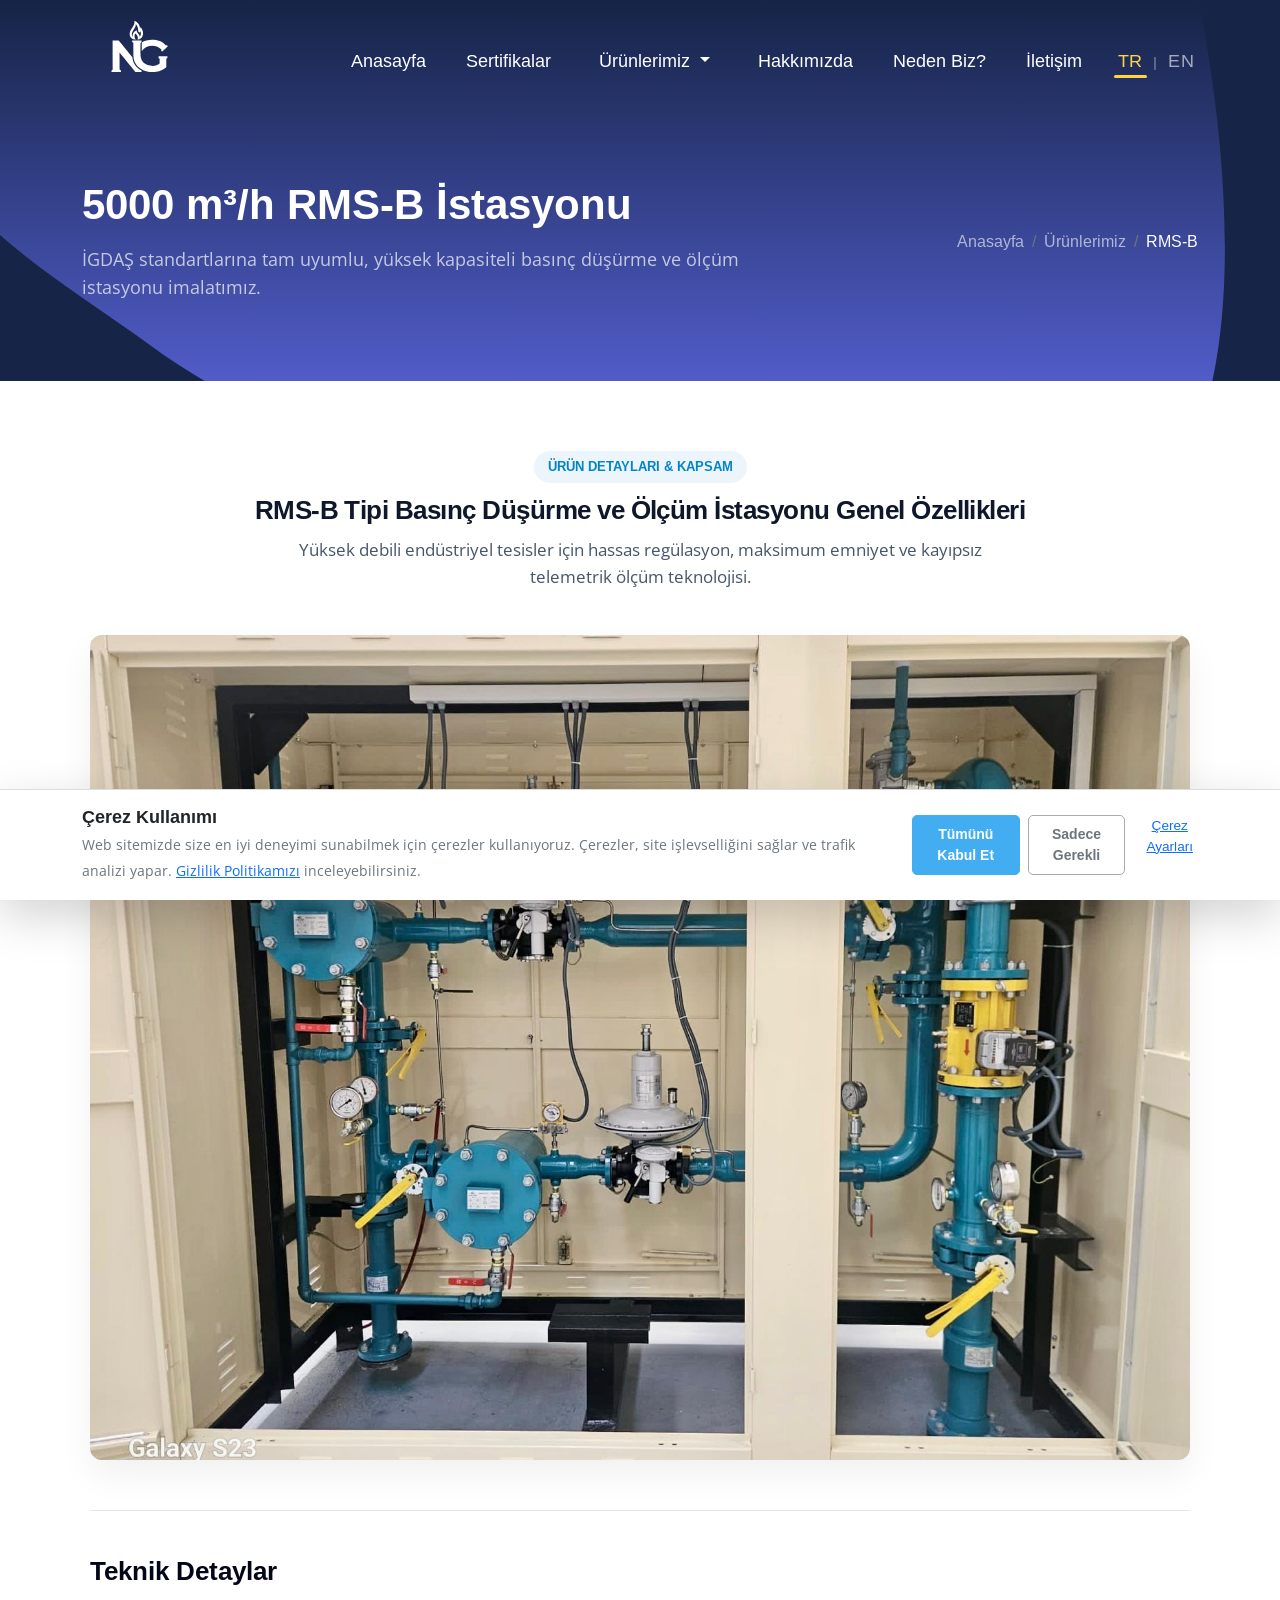
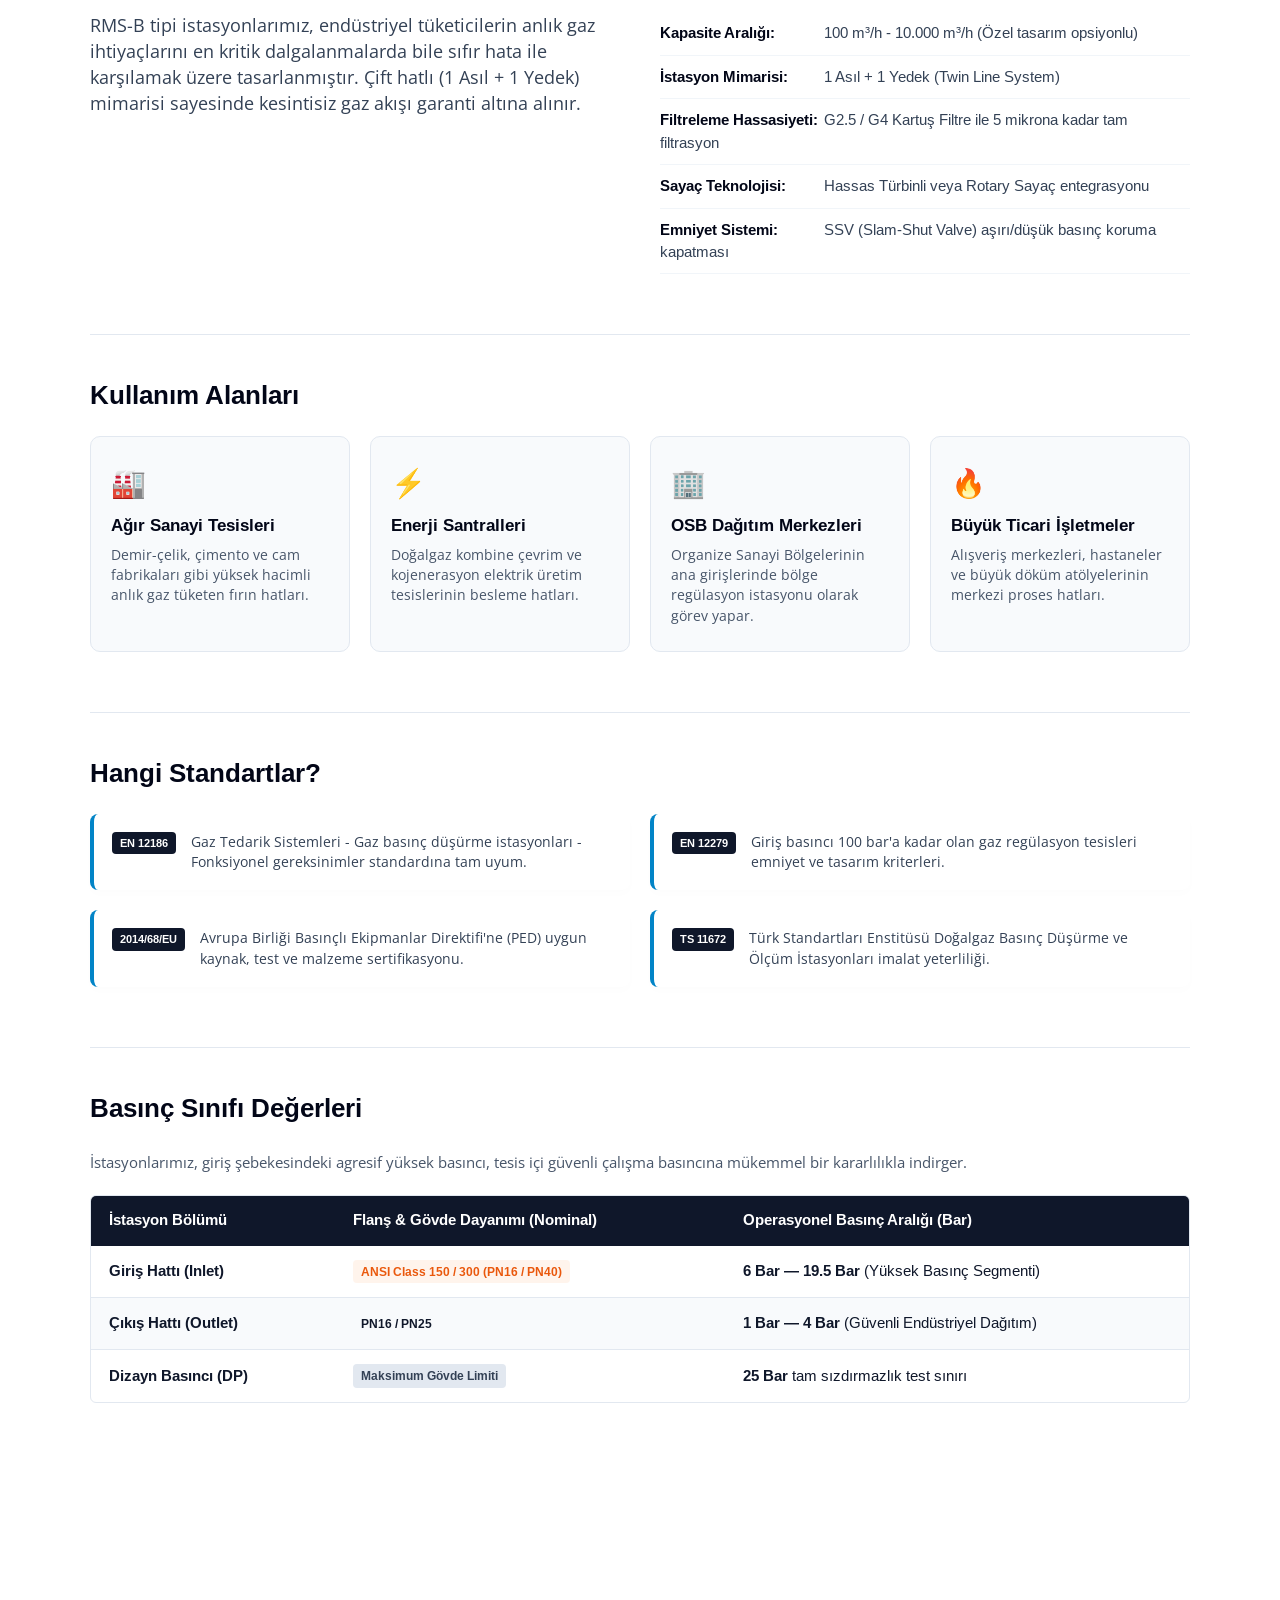
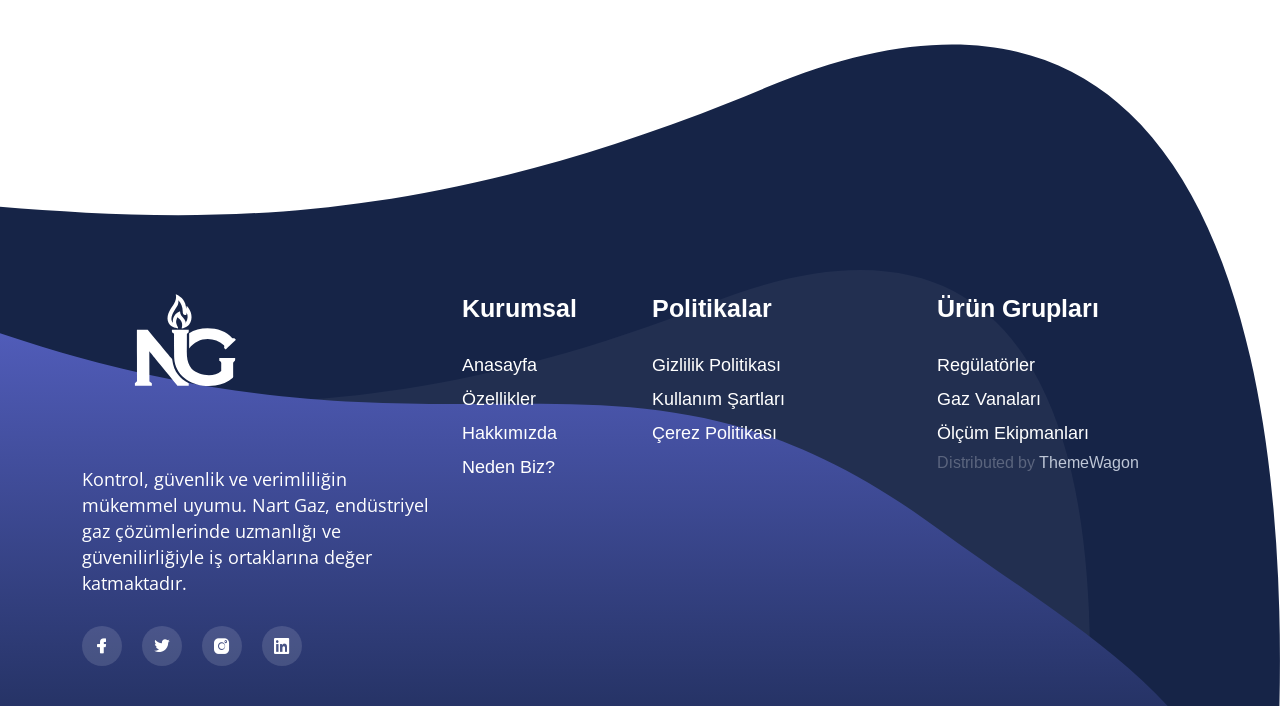
==== commit cc799c6a: "third commit" ====
--- a/products/rms-b.html
+++ b/products/rms-b.html
@@ -106,52 +106,129 @@
     </section>
 
     <!-- ======== Detaylı Ürün Sunumu Gözdesi ======== -->
-    <section class="product-details-section pt-100 pb-120">
-      <div class="container">
-        <div class="row g-5 align-items-center">
-
-          <!-- SOL BÖLME: Çoklu Fotoğraf ve Canlı Video Slayt Motoru -->
-          <div class="col-lg-7">
-            <div class="nart-detail-media-wrapper wow fadeInLeft" data-wow-delay=".3s">
-              <div id="nartDetailCarousel" class="carousel slide" data-bs-ride="carousel" data-bs-interval="false">
-                <div class="carousel-inner">
-                  <div class="carousel-item active"><img src="../assets/img/products/istasyonlar/RMS-istasyonlari/RMS-B-istasyonu/5000-m3h-RMS-B-istasyonu/1.jpeg" alt="RMS-B Detay 1"></div>
-                  <div class="carousel-item"><img src="../assets/img/products/istasyonlar/RMS-istasyonlari/RMS-B-istasyonu/5000-m3h-RMS-B-istasyonu/2.jpeg" alt="RMS-B Detay 2"></div>
-                  <div class="carousel-item"><img src="../assets/img/products/istasyonlar/RMS-istasyonlari/RMS-B-istasyonu/5000-m3h-RMS-B-istasyonu/16.jpeg" alt="RMS-B Detay 3"></div>
-                  <div class="carousel-item"><video src="../assets/img/products/istasyonlar/RMS-istasyonlari/RMS-B-istasyonu/5000-m3h-RMS-B-istasyonu/18-rms-b.mp4" controls muted class="w-100 h-100"></video></div>
-                  <div class="carousel-item"><video src="../assets/img/products/istasyonlar/RMS-istasyonlari/RMS-B-istasyonu/5000-m3h-RMS-B-istasyonu/19-rms-b.mp4" controls muted class="w-100 h-100"></video></div>
-                  <div class="carousel-item"><video src="../assets/img/products/istasyonlar/RMS-istasyonlari/RMS-B-istasyonu/5000-m3h-RMS-B-istasyonu/20-rms-b.mp4" controls muted class="w-100 h-100"></video></div>
-                </div>
-                <button class="carousel-control-prev" type="button" data-bs-target="#nartDetailCarousel" data-bs-slide="prev"><span class="carousel-control-prev-icon"></span></button>
-                <button class="carousel-control-next" type="button" data-bs-target="#nartDetailCarousel" data-bs-slide="next"><span class="carousel-control-next-icon"></span></button>
-              </div>
-            </div>
-          </div>
-
-          <!-- SAĞ BÖLME: Lüks Endüstriyel HUD Teknik Bilgi Paneli -->
-          <div class="col-lg-5">
-            <div class="nart-detail-panel wow fadeInRight" data-wow-delay=".4s">
-              <span class="badge mb-3" style="background: rgba(46, 204, 113, 0.15); color: #2ecc71; padding: 6px 14px; font-size: 12px; border-radius: 30px; font-weight: 600;" data-en="<i class='lni lni-checkmark-circle' style='margin-right: 5px;'></i> CERTIFIED STATION"><i class="lni lni-checkmark-circle" style="margin-right: 5px;"></i> SİSTEM ONAYLI / CERTIFIED</span>
-              <h2 data-en="5000 m³/h RMS-B Station">5000 m³/h RMS-B İstasyonu</h2>
-              <span class="tech-sub">// TECHNICAL_DATA_SHEET</span>
-
-              <div class="nart-detail-desc-box">
-                <h5 data-en="<i class='lni lni-file'></i> System Analysis & Operation"><i class="lni lni-file"></i> Sistem Analizi & İşleyiş Özeti</h5>
-                <p data-en="City network distribution and large-scale industrial production facilities protection and distribution center fully compatible with İGDAŞ standards. Manufactured with certified high-precision welding methods.">İGDAŞ standartlarına tam uyumlu, şehir şebeke dağıtım ve büyük ölçekli endüstriyel üretim tesisleri koruma ve dağıtım merkezi. Sertifikalı yüksek hassasiyetli kaynak metotları ile imal edilmiştir.</p>
-              </div>
-
-              <!-- 4'lü Teknik Parametre Izgarası -->
-              <div class="row g-3">
-                <div class="col-sm-6"><div class="nart-detail-spec-box"><i class="lni lni-dashboard"></i><span data-en="Nominal Flow">Nominal Debi</span><strong>5000 m³/h</strong></div></div>
-                <div class="col-sm-6"><div class="nart-detail-spec-box"><i class="lni lni-timer"></i><span data-en="Inlet Pressure">Giriş Basıncı</span><strong>6 - 19 Bar</strong></div></div>
-                <div class="col-sm-6"><div class="nart-detail-spec-box"><i class="lni lni-shield"></i><span data-en="Outlet Pressure">Çıkış Basıncı</span><strong>1 - 4 Bar</strong></div></div>
-                <div class="col-sm-6"><div class="nart-detail-spec-box"><i class="lni lni-certificate"></i><span data-en="Approval">Resmi Onay</span><strong data-en="İGDAŞ Certified">İGDAŞ Sertifikalı</strong></div></div>
-              </div>
-            </div>
-          </div>
+    <!-- =========================================================================
+         ORTAK ÜRÜN DETAY ŞABLONU (TÜM ÜRÜNLER İÇİN STANDART)
+         ========================================================================= -->
+    <section class="product-detail-page">
+        <div class="product-container">
+
+            <!-- 1. SIRA: ALT BAŞLIK VE GİRİŞ ALANI (HİYERARŞİK DÜZEN) -->
+            <div class="product-main-header">
+                <span class="product-category-badge">Ürün Detayları &amp; Kapsam</span>
+                <h2>RMS-B Tipi Basınç Düşürme ve Ölçüm İstasyonu Genel Özellikleri</h2>
+                <p class="product-lead-text">Yüksek debili endüstriyel tesisler için hassas regülasyon, maksimum emniyet ve kayıpsız telemetrik ölçüm teknolojisi.</p>
+            </div>
+
+            <!-- 2. SIRA: GÖRSEL ALANI -->
+            <div class="product-image-container">
+                <img src="/assets/img/products/istasyonlar/RMS-istasyonlari/RMS-B-istasyonu/5000-m3h-RMS-B-istasyonu/17.jpeg" alt="Ürün Görseli" class="product-featured-img">
+            </div>
+
+            <!-- 3. SIRA: TEKNİK DETAYLAR -->
+            <div class="product-info-row">
+                <h2 class="product-section-title">Teknik Detaylar</h2>
+                <div class="product-grid-2">
+                    <div class="product-description">
+                        <p>RMS-B tipi istasyonlarımız, endüstriyel tüketicilerin anlık gaz ihtiyaçlarını en kritik dalgalanmalarda bile sıfır hata ile karşılamak üzere tasarlanmıştır. Çift hatlı (1 Asıl + 1 Yedek) mimarisi sayesinde kesintisiz gaz akışı garanti altına alınır.</p>
+                    </div>
+                    <div class="product-spec-list">
+                        <ul>
+                            <li><strong>Kapasite Aralığı:</strong> 100 m³/h - 10.000 m³/h (Özel tasarım opsiyonlu)</li>
+                            <li><strong>İstasyon Mimarisi:</strong> 1 Asıl + 1 Yedek (Twin Line System)</li>
+                            <li><strong>Filtreleme Hassasiyeti:</strong> G2.5 / G4 Kartuş Filtre ile 5 mikrona kadar tam filtrasyon</li>
+                            <li><strong>Sayaç Teknolojisi:</strong> Hassas Türbinli veya Rotary Sayaç entegrasyonu</li>
+                            <li><strong>Emniyet Sistemi:</strong> SSV (Slam-Shut Valve) aşırı/düşük basınç koruma kapatması</li>
+                        </ul>
+                    </div>
+                </div>
+            </div>
+
+            <!-- 4. SIRA: KULLANIM ALANLARI -->
+            <div class="product-info-row">
+                <h2 class="product-section-title">Kullanım Alanları</h2>
+                <div class="product-grid-4">
+                    <div class="product-feature-card">
+                        <div class="product-card-icon">🏭</div>
+                        <h3>Ağır Sanayi Tesisleri</h3>
+                        <p>Demir-çelik, çimento ve cam fabrikaları gibi yüksek hacimli anlık gaz tüketen fırın hatları.</p>
+                    </div>
+                    <div class="product-feature-card">
+                        <div class="product-card-icon">⚡</div>
+                        <h3>Enerji Santralleri</h3>
+                        <p>Doğalgaz kombine çevrim ve kojenerasyon elektrik üretim tesislerinin besleme hatları.</p>
+                    </div>
+                    <div class="product-feature-card">
+                        <div class="product-card-icon">🏢</div>
+                        <h3>OSB Dağıtım Merkezleri</h3>
+                        <p>Organize Sanayi Bölgelerinin ana girişlerinde bölge regülasyon istasyonu olarak görev yapar.</p>
+                    </div>
+                    <div class="product-feature-card">
+                        <div class="product-card-icon">🔥</div>
+                        <h3>Büyük Ticari İşletmeler</h3>
+                        <p>Alışveriş merkezleri, hastaneler ve büyük döküm atölyelerinin merkezi proses hatları.</p>
+                    </div>
+                </div>
+            </div>
+
+            <!-- 5. SIRA: STANDARTLAR -->
+            <div class="product-info-row">
+                <h2 class="product-section-title">Hangi Standartlar?</h2>
+                <div class="product-standards-grid">
+                    <div class="product-std-item">
+                        <span class="product-std-code">EN 12186</span>
+                        <p>Gaz Tedarik Sistemleri - Gaz basınç düşürme istasyonları - Fonksiyonel gereksinimler standardına tam uyum.</p>
+                    </div>
+                    <div class="product-std-item">
+                        <span class="product-std-code">EN 12279</span>
+                        <p>Giriş basıncı 100 bar'a kadar olan gaz regülasyon tesisleri emniyet ve tasarım kriterleri.</p>
+                    </div>
+                    <div class="product-std-item">
+                        <span class="product-std-code">2014/68/EU</span>
+                        <p>Avrupa Birliği Basınçlı Ekipmanlar Direktifi'ne (PED) uygun kaynak, test ve malzeme sertifikasyonu.</p>
+                    </div>
+                    <div class="product-std-item">
+                        <span class="product-std-code">TS 11672</span>
+                        <p>Türk Standartları Enstitüsü Doğalgaz Basınç Düşürme ve Ölçüm İstasyonları imalat yeterliliği.</p>
+                    </div>
+                </div>
+            </div>
+
+            <!-- 6. SIRA: BASINÇ SINIFI -->
+            <div class="product-info-row">
+                <h2 class="product-section-title">Basınç Sınıfı Değerleri</h2>
+                <p class="product-row-desc">İstasyonlarımız, giriş şebekesindeki agresif yüksek basıncı, tesis içi güvenli çalışma basıncına mükemmel bir kararlılıkla indirger.</p>
+
+                <div class="product-table-responsive">
+                    <table class="product-data-table">
+                        <thead>
+                            <tr>
+                                <th>İstasyon Bölümü</th>
+                                <th>Flanş &amp; Gövde Dayanımı (Nominal)</th>
+                                <th>Operasyonel Basınç Aralığı (Bar)</th>
+                            </tr>
+                        </thead>
+                        <tbody>
+                            <tr>
+                                <td><strong>Giriş Hattı (Inlet)</strong></td>
+                                <td><span class="product-table-tag tag-orange">ANSI Class 150 / 300 (PN16 / PN40)</span></td>
+                                <td><strong>6 Bar — 19.5 Bar</strong> (Yüksek Basınç Segmenti)</td>
+                            </tr>
+                            <tr>
+                                <td><strong>Çıkış Hattı (Outlet)</strong></td>
+                                <td><span class="product-table-tag tag-blue">PN16 / PN25</span></td>
+                                <td><strong>1 Bar — 4 Bar</strong> (Güvenli Endüstriyel Dağıtım)</td>
+                            </tr>
+                            <tr>
+                                <td><strong>Dizayn Basıncı (DP)</strong></td>
+                                <td><span class="product-table-tag tag-dark">Maksimum Gövde Limiti</span></td>
+                                <td><strong>25 Bar</strong> tam sızdırmazlık test sınırı</td>
+                            </tr>
+                        </tbody>
+                    </table>
+                </div>
+            </div>
 
         </div>
-      </div>
     </section>
 
     <!-- ======== footer start ======== -->
--- a/assets/css/main.css
+++ b/assets/css/main.css
@@ -2774,4 +2774,185 @@
   border-radius: 16px; /* Köşeleri yumuşatır */
   box-shadow: 0 30px 60px rgba(0, 0, 0, 0.15); /* Derinlik hissi veren lüks gölge */
   border: 1px solid rgba(255, 255, 255, 0.1); /* İnce şık bir çerçeve */
-}+}
+
+/* =========================================================================
+   NART GAZ - GENEL ÜRÜN DETAY SAYFALARI ORTAK STİL SİSTEMİ
+   ========================================================================= */
+.product-detail-page {
+    padding: 70px 0;
+    background-color: #ffffff;
+    color: #0f172a;
+}
+
+.product-container {
+    width: 100%;
+    max-width: 1140px;
+    margin: 0 auto;
+    padding: 0 20px;
+}
+
+/* 1. Başlık Düzeni */
+.product-main-header {
+    text-align: center;
+    margin-bottom: 45px;
+}
+.product-category-badge {
+    background-color: rgba(2, 132, 199, 0.08);
+    color: #0284c7;
+    padding: 6px 14px;
+    border-radius: 30px;
+    font-size: 13px;
+    font-weight: 600;
+    text-transform: uppercase;
+}
+
+/* Başlık Hiyerarşisi Düzenlemesi */
+.product-main-header h2 {
+    font-size: 26px;
+    color: #0f172a; /* Çok patlamayan, kurumsal koyu gri/lacivert tonu */
+    margin: 12px 0 10px 0;
+    font-weight: 600;
+    letter-spacing: -0.02em;
+}
+
+/* Sayfa içindeki diğer alt başlıkların (Teknik Detaylar vb.)
+   birbiriyle çakışmaması için onları da bir tık optimize edelim: */
+.product-section-title {
+    font-size: 22px;
+    color: #020617;
+    margin-bottom: 25px;
+    font-weight: 600;
+}
+
+.product-lead-text {
+    font-size: 17px;
+    color: #475569;
+    max-width: 750px;
+    margin: 0 auto;
+    line-height: 1.6;
+}
+
+/* 2. Resim Düzeni */
+.product-image-container {
+    width: 100%;
+    border-radius: 12px;
+    overflow: hidden;
+    margin-bottom: 50px;
+    box-shadow: 0 15px 35px rgba(15, 23, 42, 0.06);
+}
+.product-featured-img {
+    width: 100%;
+    height: auto;
+    display: block;
+}
+
+/* Genel Bölüm Blokları */
+.product-info-row {
+    margin-bottom: 60px;
+    border-top: 1px solid #e2e8f0;
+    padding-top: 45px;
+}
+.product-section-title {
+    font-size: 26px;
+    color: #020617;
+    margin-bottom: 25px;
+    font-weight: 600;
+}
+
+/* Esnek Grid Sistemleri */
+.product-grid-2 { display: grid; grid-template-columns: 1fr 1fr; gap: 40px; }
+.product-grid-4 { display: grid; grid-template-columns: repeat(4, 1fr); gap: 20px; }
+
+/* 3. Teknik Özellikler Listesi */
+.product-description { font-size: 15px; color: #334155; line-height: 1.7; }
+.product-spec-list ul { list-style: none; padding: 0; margin: 0; }
+.product-spec-list li {
+    padding: 10px 0;
+    border-bottom: 1px solid #f1f5f9;
+    color: #334155;
+    font-size: 14.5px;
+}
+.product-spec-list li strong { color: #020617; width: 160px; display: inline-block; }
+
+/* 4. Özellik Kartları (Kullanım Alanları) */
+.product-feature-card {
+    background: #f8fafc;
+    padding: 25px 20px;
+    border-radius: 10px;
+    border: 1px solid #e2e8f0;
+    transition: all 0.25s ease;
+}
+.product-feature-card:hover {
+    transform: translateY(-4px);
+    border-color: #0284c7;
+    background: #ffffff;
+    box-shadow: 0 12px 24px rgba(0,0,0,0.04);
+}
+.product-card-icon { font-size: 28px; margin-bottom: 12px; }
+.product-feature-card h3 { font-size: 17px; margin-bottom: 8px; color: #020617; font-weight: 600; }
+.product-feature-card p { font-size: 13.5px; color: #475569; line-height: 1.5; margin: 0; }
+
+/* 5. Standartlar Düzeni */
+.product-standards-grid { display: grid; grid-template-columns: 1fr 1fr; gap: 20px; }
+.product-std-item {
+    display: flex;
+    align-items: flex-start;
+    gap: 15px;
+    background: #ffffff;
+    padding: 18px;
+    border-radius: 8px;
+    border-left: 4px solid #0284c7;
+    box-shadow: 0 4px 10px rgba(0,0,0,0.01);
+}
+.product-std-code {
+    background: #0f172a;
+    color: #ffffff;
+    font-weight: 700;
+    padding: 3px 8px;
+    border-radius: 4px;
+    font-size: 11px;
+    white-space: nowrap;
+}
+.product-std-item p { margin: 0; font-size: 13.5px; color: #334155; line-height: 1.5; }
+
+/* 6. Basınç Sınıfı Tablo Düzeni */
+.product-row-desc { color: #475569; margin-bottom: 20px; font-size: 15px; }
+.product-table-responsive {
+    overflow-x: auto;
+    border-radius: 6px;
+    border: 1px solid #e2e8f0;
+}
+.product-data-table {
+    width: 100%;
+    border-collapse: collapse;
+    text-align: left;
+    font-size: 14.5px;
+}
+.product-data-table th, .product-data-table td { padding: 14px 18px; }
+.product-data-table th { background: #0f172a; color: #ffffff; font-weight: 600; }
+.product-data-table tbody tr { border-bottom: 1px solid #e2e8f0; }
+.product-data-table tbody tr:last-child { border-bottom: none; }
+.product-data-table tbody tr:nth-child(even) { background: #f8fafc; }
+
+.product-table-tag {
+    padding: 3px 8px;
+    border-radius: 4px;
+    font-size: 11.5px;
+    font-weight: 600;
+}
+.tag-orange { background: rgba(249, 115, 22, 0.08); color: #ea580c; }
+.badge-blue { background: rgba(2, 132, 199, 0.08); color: #0284c7; }
+.tag-dark { background: #e2e8f0; color: #334155; }
+
+/* Mobil ve Tablet Uyumluluk Kriterleri (Responsive) */
+@media (max-width: 991px) {
+    .product-grid-4 { grid-template-columns: 1fr 1fr; }
+    .product-standards-grid { grid-template-columns: 1fr; }
+}
+@media (max-width: 767px) {
+    .product-grid-2 { grid-template-columns: 1fr; gap: 20px; }
+    .product-grid-4 { grid-template-columns: 1fr; }
+    .product-main-header h1 { font-size: 28px; }
+}
+
